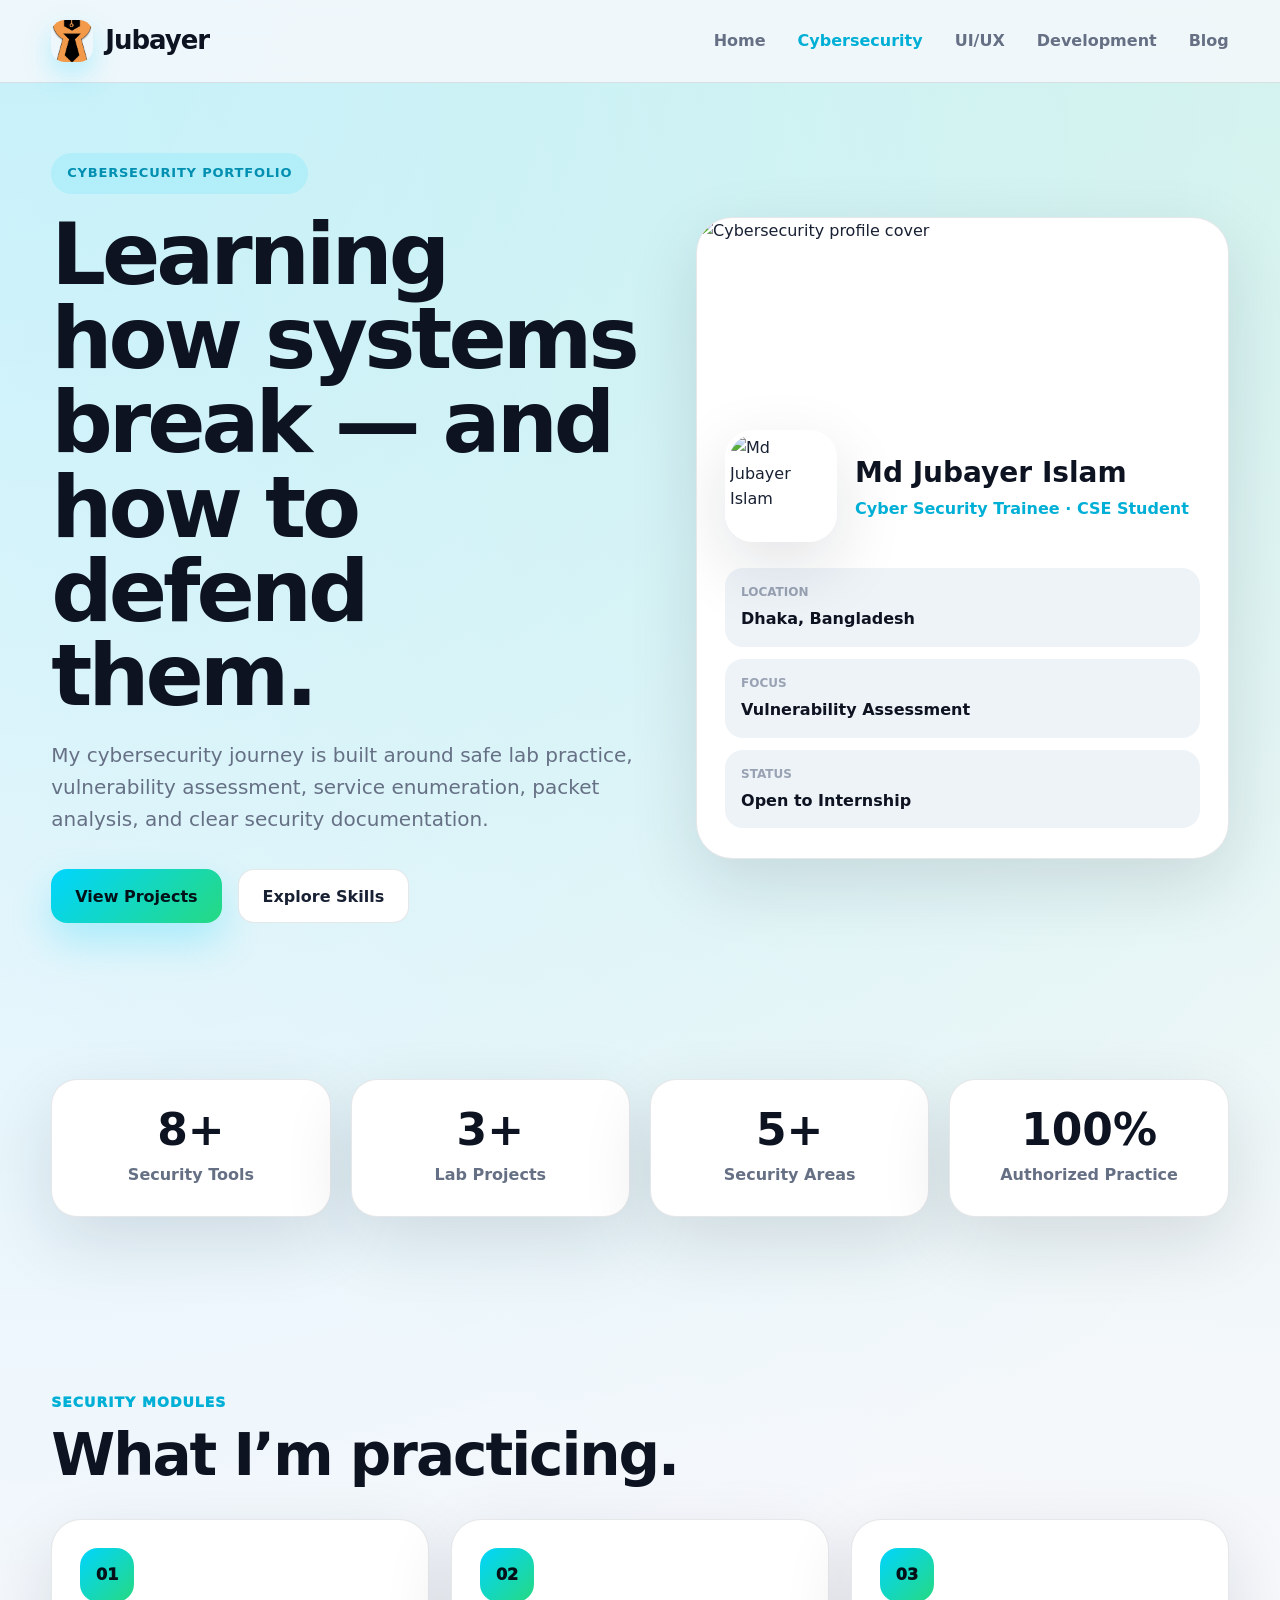
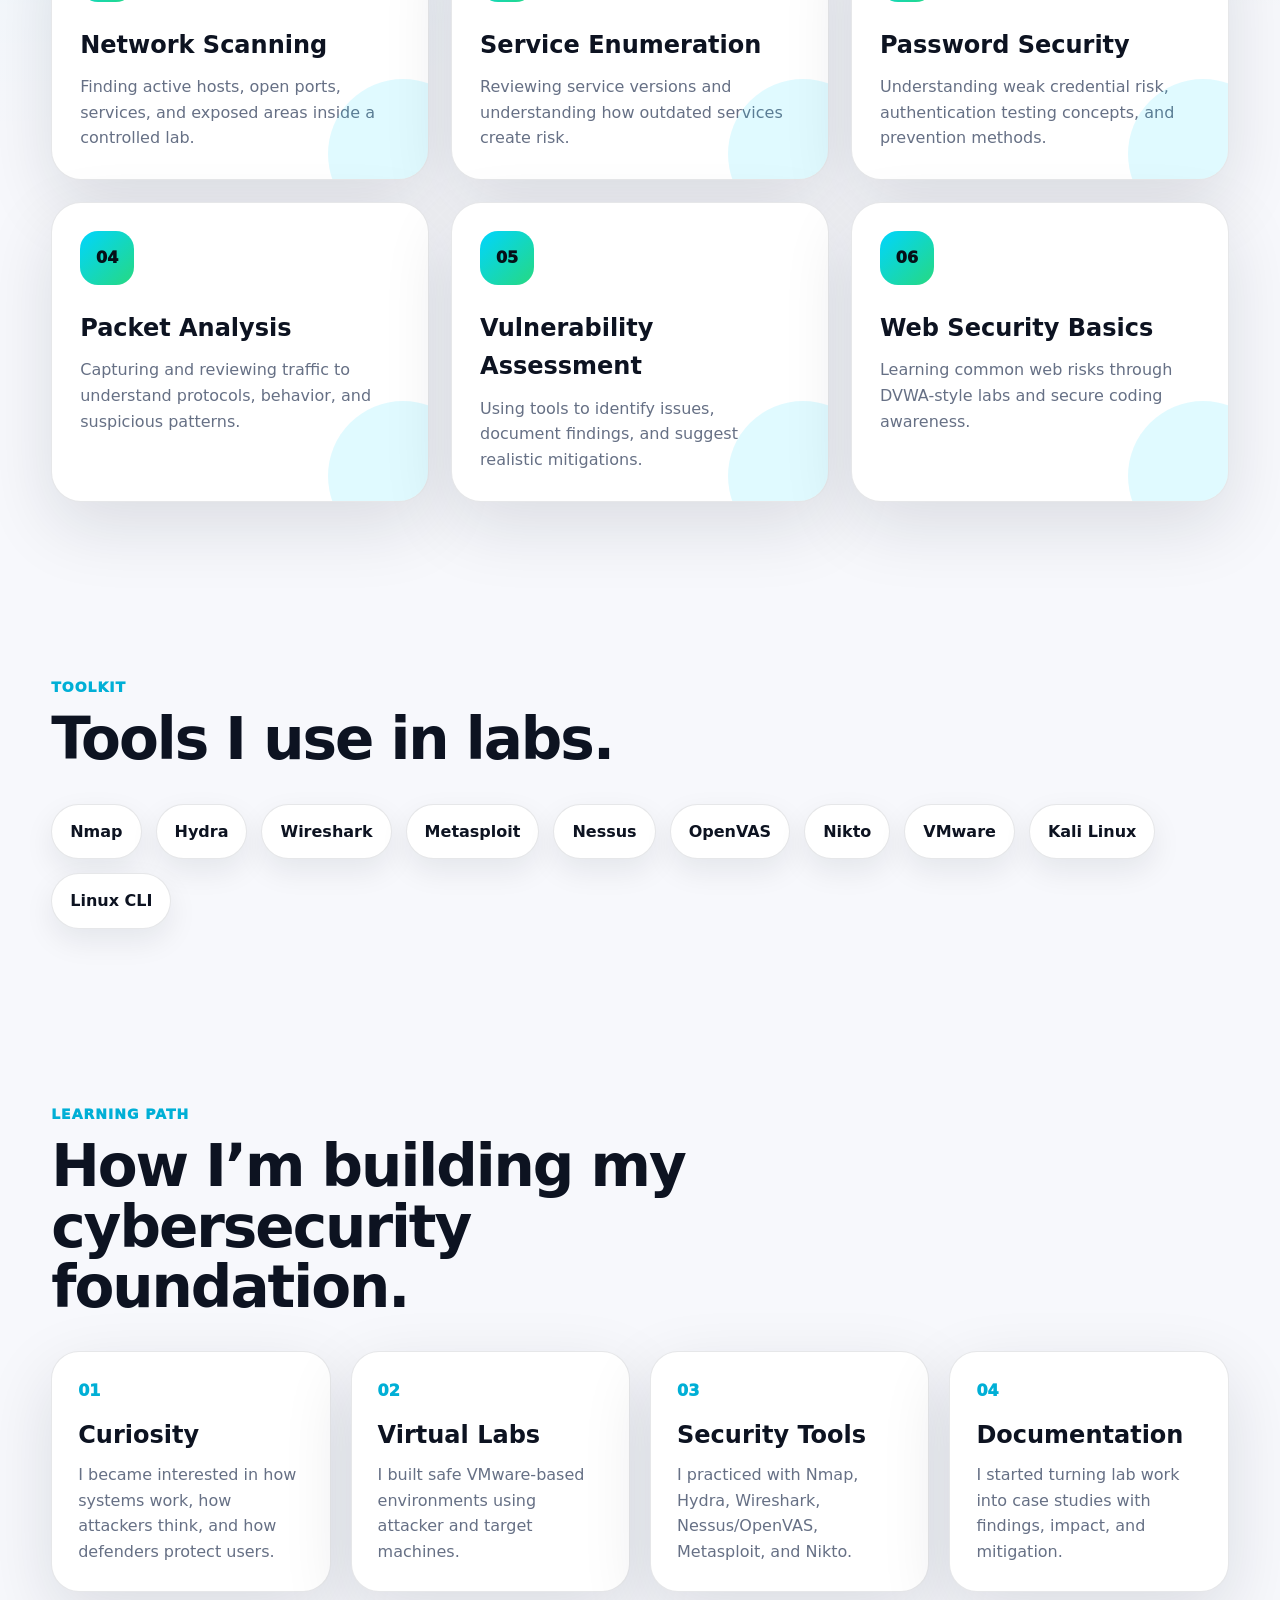
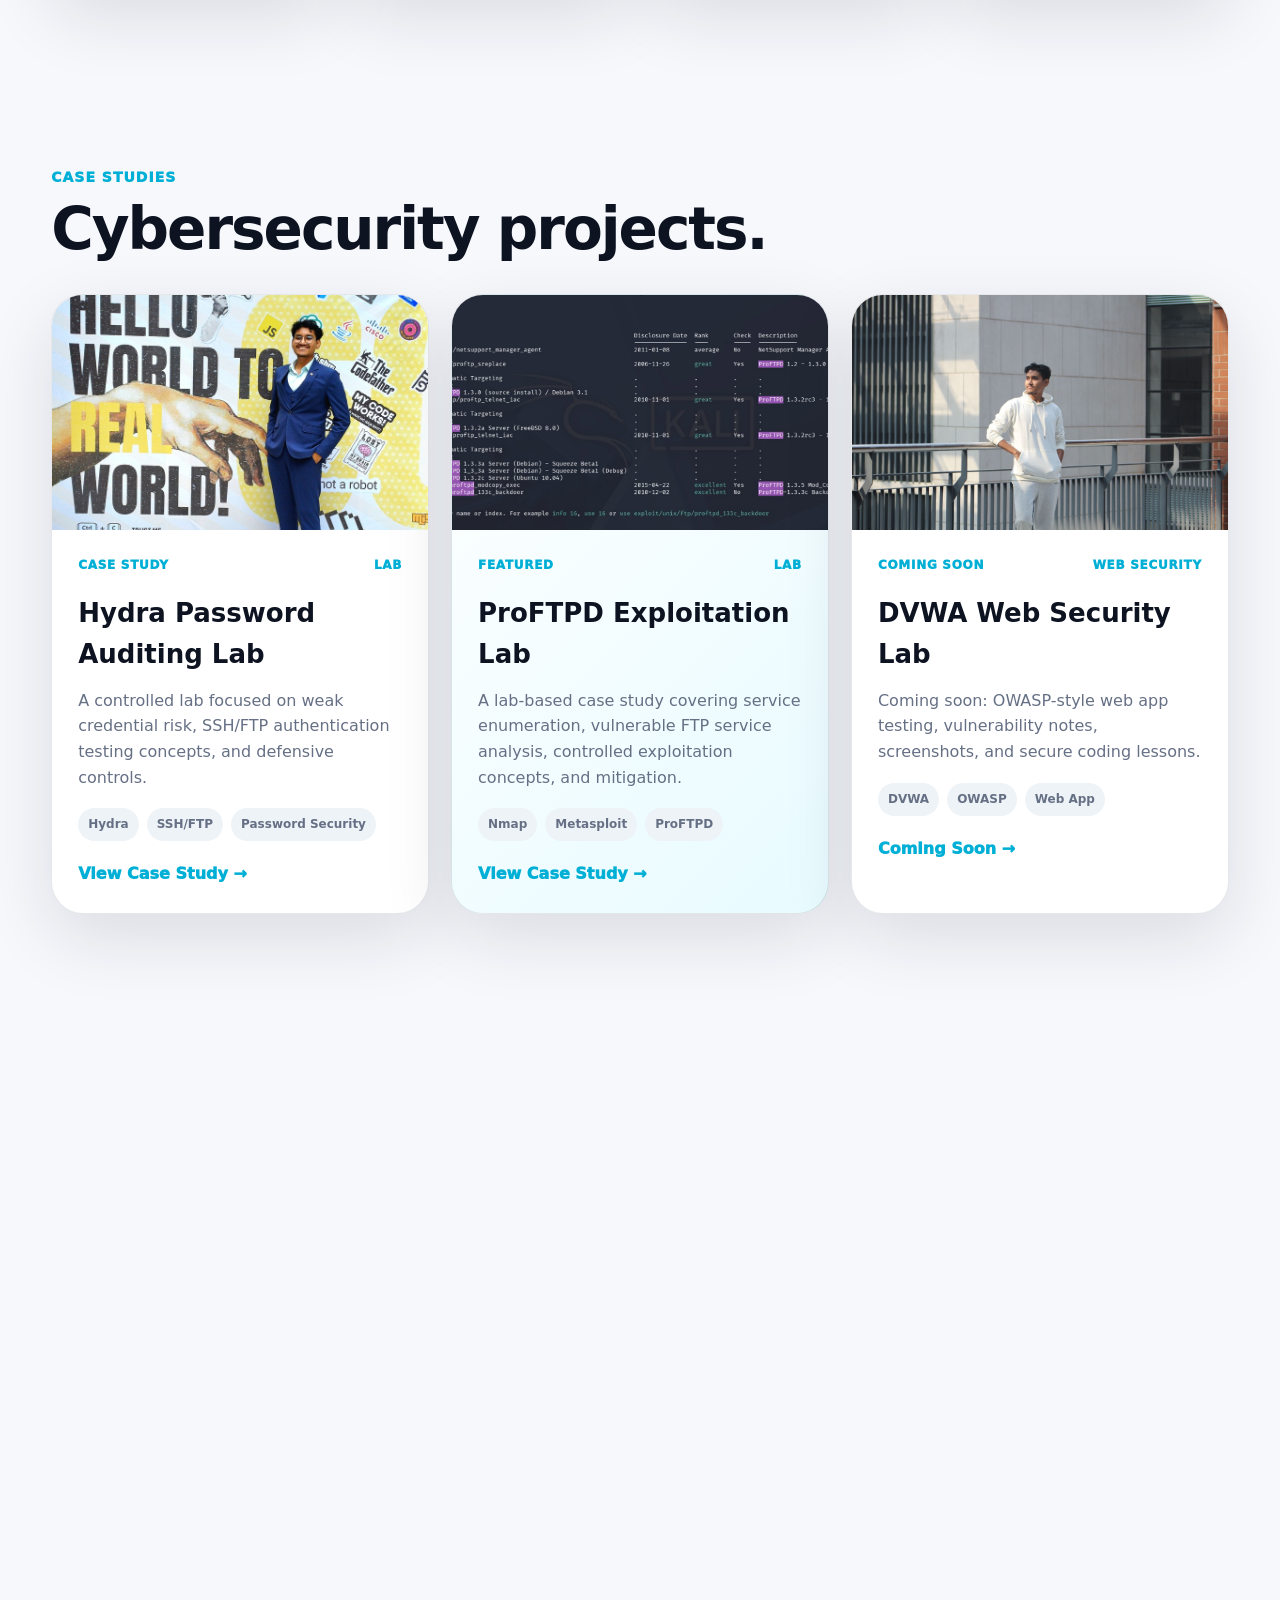
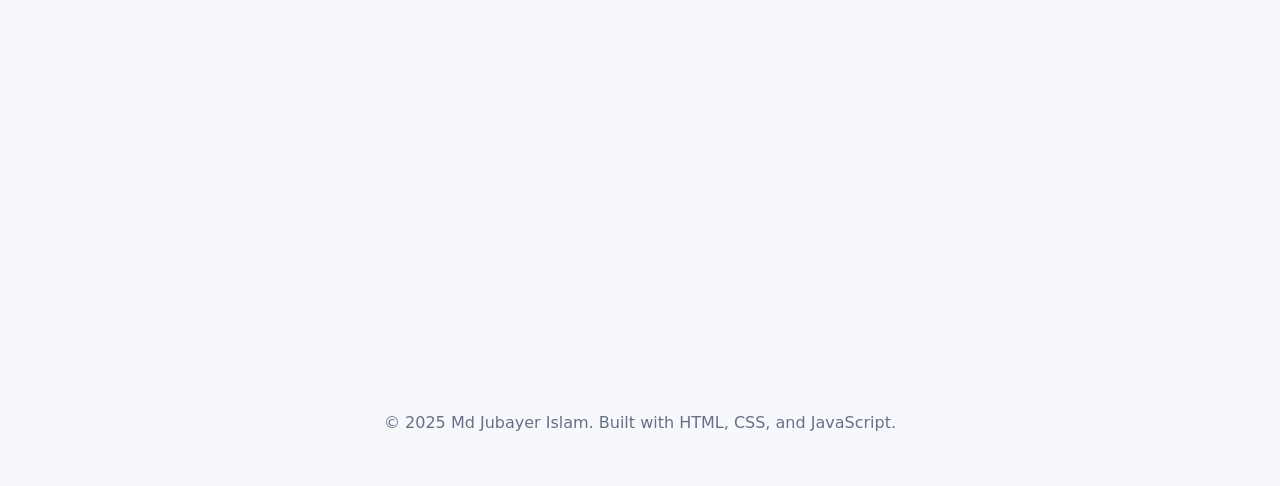
==== pages/cybersecurity.html @ 77ee7d7d "update" ====
<!DOCTYPE html>
<html lang="en">
<head>
  <meta charset="UTF-8" />
  <meta name="viewport" content="width=device-width, initial-scale=1.0" />
  <title>Cybersecurity | Md Jubayer Islam</title>
  <link rel="stylesheet" href="../style.css" />
</head>
<body>

  <header class="site-header">
    <nav class="navbar">
      <a href="../index.html" class="logo">
        <img src="../assets/screenshots/mainIcon.png" alt="Jubayer logo">
        <span>Jubayer</span>
      </a>

      <button class="menu-btn" id="menuBtn" aria-label="Open navigation menu">☰</button>

      <ul class="nav-links" id="navLinks">
        <li><a href="../index.html">Home</a></li>
        <li><a class="active" href="cybersecurity.html">Cybersecurity</a></li>
        <li><a href="#">UI/UX</a></li>
        <li><a href="#">Development</a></li>
        <li><a href="#">Blog</a></li>
      </ul>
    </nav>
  </header>

  <main>

    <section class="cyber-hero-new">
      <div class="cyber-copy">
        <div class="pill">Cybersecurity Portfolio</div>

        <h1>Learning how systems break — and how to defend them.</h1>

        <p>
          My cybersecurity journey is built around safe lab practice, vulnerability assessment,
          service enumeration, packet analysis, and clear security documentation.
        </p>

        <div class="hero-actions">
          <a href="#projects" class="btn primary">View Projects</a>
          <a href="#modules" class="btn ghost">Explore Skills</a>
        </div>
      </div>

      <div class="cyber-profile-modern">
        <div class="profile-top">
          <img src="../assets/screenshots/myCover2.jpg" alt="Cybersecurity profile cover">
        </div>

        <div class="profile-main">
          <img class="profile-pic" src="../assets/screenshots/myPicBig.jpg" alt="Md Jubayer Islam">

          <div>
            <h2>Md Jubayer Islam</h2>
            <p>Cyber Security Trainee · CSE Student</p>
          </div>
        </div>

        <div class="profile-details">
          <div>
            <span>Location</span>
            <strong>Dhaka, Bangladesh</strong>
          </div>

          <div>
            <span>Focus</span>
            <strong>Vulnerability Assessment</strong>
          </div>

          <div>
            <span>Status</span>
            <strong>Open to Internship</strong>
          </div>
        </div>
      </div>
    </section>

    <section class="section stats-row">
      <div class="clean-stat">
        <h3>8+</h3>
        <p>Security Tools</p>
      </div>

      <div class="clean-stat">
        <h3>3+</h3>
        <p>Lab Projects</p>
      </div>

      <div class="clean-stat">
        <h3>5+</h3>
        <p>Security Areas</p>
      </div>

      <div class="clean-stat">
        <h3>100%</h3>
        <p>Authorized Practice</p>
      </div>
    </section>

    <section class="section" id="modules">
      <div class="section-heading">
        <span>Security Modules</span>
        <h2>What I’m practicing.</h2>
      </div>

      <div class="module-grid-new">
        <article class="module-card-new">
          <span>01</span>
          <h3>Network Scanning</h3>
          <p>Finding active hosts, open ports, services, and exposed areas inside a controlled lab.</p>
        </article>

        <article class="module-card-new">
          <span>02</span>
          <h3>Service Enumeration</h3>
          <p>Reviewing service versions and understanding how outdated services create risk.</p>
        </article>

        <article class="module-card-new">
          <span>03</span>
          <h3>Password Security</h3>
          <p>Understanding weak credential risk, authentication testing concepts, and prevention methods.</p>
        </article>

        <article class="module-card-new">
          <span>04</span>
          <h3>Packet Analysis</h3>
          <p>Capturing and reviewing traffic to understand protocols, behavior, and suspicious patterns.</p>
        </article>

        <article class="module-card-new">
          <span>05</span>
          <h3>Vulnerability Assessment</h3>
          <p>Using tools to identify issues, document findings, and suggest realistic mitigations.</p>
        </article>

        <article class="module-card-new">
          <span>06</span>
          <h3>Web Security Basics</h3>
          <p>Learning common web risks through DVWA-style labs and secure coding awareness.</p>
        </article>
      </div>
    </section>

    <section class="section">
      <div class="section-heading">
        <span>Toolkit</span>
        <h2>Tools I use in labs.</h2>
      </div>

      <div class="tool-cloud">
        <span>Nmap</span>
        <span>Hydra</span>
        <span>Wireshark</span>
        <span>Metasploit</span>
        <span>Nessus</span>
        <span>OpenVAS</span>
        <span>Nikto</span>
        <span>VMware</span>
        <span>Kali Linux</span>
        <span>Linux CLI</span>
      </div>
    </section>

    <section class="section">
      <div class="section-heading">
        <span>Learning Path</span>
        <h2>How I’m building my cybersecurity foundation.</h2>
      </div>

      <div class="clean-timeline">
        <div class="timeline-block">
          <span>01</span>
          <div>
            <h3>Curiosity</h3>
            <p>I became interested in how systems work, how attackers think, and how defenders protect users.</p>
          </div>
        </div>

        <div class="timeline-block">
          <span>02</span>
          <div>
            <h3>Virtual Labs</h3>
            <p>I built safe VMware-based environments using attacker and target machines.</p>
          </div>
        </div>

        <div class="timeline-block">
          <span>03</span>
          <div>
            <h3>Security Tools</h3>
            <p>I practiced with Nmap, Hydra, Wireshark, Nessus/OpenVAS, Metasploit, and Nikto.</p>
          </div>
        </div>

        <div class="timeline-block">
          <span>04</span>
          <div>
            <h3>Documentation</h3>
            <p>I started turning lab work into case studies with findings, impact, and mitigation.</p>
          </div>
        </div>
      </div>
    </section>

    <section class="section" id="projects">
      <div class="section-heading">
        <span>Case Studies</span>
        <h2>Cybersecurity projects.</h2>
      </div>

      <div class="project-showcase-grid">
        <article class="project-showcase-card">
          <img src="../assets/screenshots/myCover1.jpg" alt="Hydra lab cover">

          <div class="project-content">
            <div class="project-meta">
              <span>Case Study</span>
              <span>Lab</span>
            </div>

            <h3>Hydra Password Auditing Lab</h3>

            <p>
              A controlled lab focused on weak credential risk, SSH/FTP authentication testing concepts,
              and defensive controls.
            </p>

            <div class="mini-tags">
              <span>Hydra</span>
              <span>SSH/FTP</span>
              <span>Password Security</span>
            </div>

            <a href="../projects/hydra-password-auditing.html">View Case Study →</a>
          </div>
        </article>

        <article class="project-showcase-card featured">
          <img src="../assets/screenshots/proftpd-1.png" alt="ProFTPD lab screenshot">

          <div class="project-content">
            <div class="project-meta">
              <span>Featured</span>
              <span>Lab</span>
            </div>

            <h3>ProFTPD Exploitation Lab</h3>

            <p>
              A lab-based case study covering service enumeration, vulnerable FTP service analysis,
              controlled exploitation concepts, and mitigation.
            </p>

            <div class="mini-tags">
              <span>Nmap</span>
              <span>Metasploit</span>
              <span>ProFTPD</span>
            </div>

            <a href="../projects/proftpd-exploitation-lab.html">View Case Study →</a>
          </div>
        </article>

        <article class="project-showcase-card">
          <img src="../assets/screenshots/myCover3.jpg" alt="DVWA lab cover">

          <div class="project-content">
            <div class="project-meta">
              <span>Coming Soon</span>
              <span>Web Security</span>
            </div>

            <h3>DVWA Web Security Lab</h3>

            <p>
              Coming soon: OWASP-style web app testing, vulnerability notes, screenshots,
              and secure coding lessons.
            </p>

            <div class="mini-tags">
              <span>DVWA</span>
              <span>OWASP</span>
              <span>Web App</span>
            </div>

            <a href="#">Coming Soon →</a>
          </div>
        </article>
      </div>
    </section>

    <section class="section">
      <div class="section-heading">
        <span>Evidence</span>
        <h2>Lab screenshots.</h2>
      </div>

      <div class="screenshot-grid-modern">
        <article>
          <img src="../assets/screenshots/proftpd-1.png" alt="ProFTPD screenshot one">
          <p>Searching and identifying the relevant ProFTPD lab module.</p>
        </article>

        <article>
          <img src="../assets/screenshots/proftpd-2.png" alt="ProFTPD screenshot two">
          <p>Reviewing module options and target configuration inside the lab.</p>
        </article>

        <article>
          <img src="../assets/screenshots/proftpd-3.png" alt="ProFTPD screenshot three">
          <p>Controlled lab result and verification stage.</p>
        </article>
      </div>
    </section>

    <section class="section">
      <div class="ethical-box">
        <h3>Ethical Practice</h3>
        <p>
          All cybersecurity projects shown here are based on authorized, controlled lab environments for learning,
          documentation, risk understanding, and defensive improvement.
        </p>
      </div>
    </section>

  </main>

  <footer class="footer-note">
    © 2025 Md Jubayer Islam. Built with HTML, CSS, and JavaScript.
  </footer>

  <script src="../script.js"></script>
</body>
</html>
---- style.css ----
* {
  margin: 0;
  padding: 0;
  box-sizing: border-box;
}

:root {
  --bg: #f7f8fc;
  --surface: #ffffff;
  --surface-2: #eef3f8;
  --dark: #0d1321;
  --text: #182033;
  --muted: #667085;
  --soft: #98a2b3;
  --accent: #00d5ff;
  --green: #26d981;
  --blue: #3b82f6;
  --purple: #7c3aed;
  --border: rgba(15, 23, 42, 0.1);
  --shadow: 0 24px 70px rgba(15, 23, 42, 0.12);
  --radius: 28px;
}

html {
  scroll-behavior: smooth;
}

body {
  font-family: Inter, ui-sans-serif, system-ui, -apple-system, BlinkMacSystemFont, "Segoe UI", sans-serif;
  background:
    radial-gradient(circle at top left, rgba(0, 213, 255, 0.18), transparent 32%),
    radial-gradient(circle at top right, rgba(38, 217, 129, 0.12), transparent 30%),
    var(--bg);
  color: var(--text);
  line-height: 1.6;
}

a {
  color: inherit;
  text-decoration: none;
}

img {
  max-width: 100%;
}

.site-header {
  position: sticky;
  top: 0;
  z-index: 100;
  background: rgba(247, 248, 252, 0.82);
  backdrop-filter: blur(18px);
  border-bottom: 1px solid var(--border);
}

.navbar {
  width: min(1180px, 92%);
  min-height: 82px;
  margin: auto;
  display: flex;
  align-items: center;
  justify-content: space-between;
}

.logo {
  display: inline-flex;
  align-items: center;
  gap: 12px;
  font-size: 26px;
  font-weight: 900;
  letter-spacing: -1px;
  color: var(--dark);
}

.logo img {
  width: 42px;
  height: 42px;
  border-radius: 14px;
  object-fit: cover;
  box-shadow: 0 12px 28px rgba(0, 213, 255, 0.25);
}

.nav-links {
  list-style: none;
  display: flex;
  gap: 32px;
  align-items: center;
}

.nav-links a {
  color: var(--muted);
  font-weight: 800;
}

.nav-links a:hover,
.nav-links a.active {
  color: #00afd6;
}

.menu-btn {
  display: none;
  border: 0;
  background: var(--dark);
  color: white;
  width: 46px;
  height: 46px;
  border-radius: 16px;
  font-size: 22px;
  cursor: pointer;
}

.home-hero,
.cyber-hero-new,
.project-detail-hero {
  width: min(1180px, 92%);
  margin: auto;
  min-height: calc(100vh - 82px);
  display: grid;
  grid-template-columns: 1.05fr 0.95fr;
  align-items: center;
  gap: 56px;
  padding: 70px 0;
}

.pill {
  display: inline-flex;
  width: fit-content;
  padding: 10px 16px;
  border-radius: 999px;
  background: rgba(0, 213, 255, 0.12);
  color: #008fb0;
  font-weight: 900;
  text-transform: uppercase;
  letter-spacing: 0.8px;
  font-size: 13px;
}

.hero-copy h1,
.cyber-copy h1,
.project-detail-hero h1 {
  margin: 18px 0 22px;
  font-size: clamp(48px, 7vw, 86px);
  line-height: 0.98;
  letter-spacing: -4px;
  color: var(--dark);
}

.hero-copy p,
.cyber-copy p,
.project-detail-hero p {
  max-width: 650px;
  color: var(--muted);
  font-size: 20px;
}

.hero-actions {
  display: flex;
  flex-wrap: wrap;
  gap: 16px;
  margin-top: 34px;
}

.btn {
  display: inline-flex;
  align-items: center;
  justify-content: center;
  min-height: 54px;
  padding: 0 24px;
  border-radius: 16px;
  font-weight: 900;
  transition: 0.25s ease;
}

.btn.primary {
  color: #021018;
  background: linear-gradient(135deg, var(--accent), var(--green));
  box-shadow: 0 18px 38px rgba(0, 213, 255, 0.25);
}

.btn.ghost {
  color: var(--text);
  background: white;
  border: 1px solid var(--border);
}

.btn:hover {
  transform: translateY(-4px);
}

.hero-showcase {
  position: relative;
  min-height: 560px;
  display: grid;
  place-items: center;
}

.showcase-card {
  width: min(420px, 100%);
  border-radius: 40px;
  overflow: hidden;
  background: white;
  box-shadow: var(--shadow);
  border: 1px solid rgba(255, 255, 255, 0.8);
  transform: rotate(2deg);
}

.main-photo-card img {
  width: 100%;
  height: 520px;
  object-fit: cover;
  display: block;
}

.floating-card {
  position: absolute;
  padding: 18px 22px;
  background: rgba(255, 255, 255, 0.88);
  backdrop-filter: blur(18px);
  border: 1px solid rgba(255, 255, 255, 0.9);
  border-radius: 24px;
  box-shadow: var(--shadow);
}

.floating-card span {
  display: block;
  color: var(--soft);
  font-size: 13px;
  font-weight: 900;
  text-transform: uppercase;
}

.floating-card strong {
  display: block;
  color: var(--dark);
  margin-top: 4px;
  font-size: 18px;
}

.top-card {
  top: 70px;
  left: 0;
}

.bottom-card {
  bottom: 80px;
  right: 0;
}

.section {
  width: min(1180px, 92%);
  margin: auto;
  padding: 86px 0;
}

.section-heading {
  max-width: 760px;
  margin-bottom: 34px;
}

.section-heading span,
.eyebrow {
  color: #00afd6;
  font-weight: 950;
  text-transform: uppercase;
  letter-spacing: 1px;
  font-size: 14px;
}

.section-heading h2 {
  margin-top: 10px;
  font-size: clamp(34px, 5vw, 58px);
  line-height: 1.04;
  letter-spacing: -2px;
  color: var(--dark);
}

.bento-grid {
  display: grid;
  grid-template-columns: 1.25fr 1fr 1fr;
  gap: 22px;
}

.bento-card {
  background: var(--surface);
  border: 1px solid var(--border);
  border-radius: var(--radius);
  padding: 28px;
  box-shadow: var(--shadow);
  overflow: hidden;
}

.bento-card h3 {
  font-size: 25px;
  margin-bottom: 12px;
  color: var(--dark);
}

.bento-card p {
  color: var(--muted);
}

.bento-card a {
  display: inline-block;
  margin-top: 18px;
  color: #00afd6;
  font-weight: 900;
}

.large-card {
  grid-row: span 2;
  padding: 0;
}

.large-card img {
  width: 100%;
  height: 310px;
  object-fit: cover;
  display: block;
}

.large-card div {
  padding: 28px;
}

.accent-card {
  background: linear-gradient(135deg, #e8fbff, #effdf5);
}

.cyber-profile-modern {
  background: var(--surface);
  border-radius: 36px;
  overflow: hidden;
  border: 1px solid var(--border);
  box-shadow: var(--shadow);
}

.profile-top img {
  width: 100%;
  height: 260px;
  object-fit: cover;
  display: block;
}

.profile-main {
  display: flex;
  align-items: center;
  gap: 18px;
  padding: 0 28px;
  margin-top: -48px;
  position: relative;
  z-index: 2;
}

.profile-pic {
  width: 112px;
  height: 112px;
  border-radius: 28px;
  object-fit: cover;
  border: 5px solid white;
  box-shadow: var(--shadow);
}

.profile-main h2 {
  color: var(--dark);
  font-size: 28px;
}

.profile-main p {
  color: #00afd6;
  font-weight: 900;
}

.profile-details {
  display: grid;
  gap: 12px;
  padding: 26px 28px 30px;
}

.profile-details div {
  padding: 15px 16px;
  border-radius: 18px;
  background: var(--surface-2);
}

.profile-details span {
  display: block;
  color: var(--soft);
  font-size: 12px;
  font-weight: 900;
  text-transform: uppercase;
  margin-bottom: 4px;
}

.profile-details strong {
  color: var(--dark);
}

.stats-row {
  display: grid;
  grid-template-columns: repeat(4, 1fr);
  gap: 20px;
}

.clean-stat {
  background: var(--surface);
  border: 1px solid var(--border);
  box-shadow: var(--shadow);
  border-radius: 26px;
  padding: 28px;
  text-align: center;
}

.clean-stat h3 {
  font-size: 44px;
  line-height: 1;
  color: var(--dark);
}

.clean-stat p {
  color: var(--muted);
  font-weight: 800;
  margin-top: 10px;
}

.module-grid-new {
  display: grid;
  grid-template-columns: repeat(3, 1fr);
  gap: 22px;
}

.module-card-new {
  min-height: 240px;
  padding: 28px;
  border-radius: 30px;
  background: var(--surface);
  border: 1px solid var(--border);
  box-shadow: var(--shadow);
  transition: 0.25s ease;
  position: relative;
  overflow: hidden;
}

.module-card-new::after {
  content: "";
  position: absolute;
  right: -50px;
  bottom: -50px;
  width: 150px;
  height: 150px;
  background: rgba(0, 213, 255, 0.12);
  border-radius: 50%;
}

.module-card-new span {
  width: 54px;
  height: 54px;
  border-radius: 18px;
  display: grid;
  place-items: center;
  background: linear-gradient(135deg, var(--accent), var(--green));
  color: #061018;
  font-weight: 950;
  margin-bottom: 24px;
}

.module-card-new h3 {
  color: var(--dark);
  font-size: 24px;
  margin-bottom: 10px;
}

.module-card-new p {
  color: var(--muted);
}

.module-card-new:hover {
  transform: translateY(-8px);
}

.tool-cloud {
  display: flex;
  flex-wrap: wrap;
  gap: 14px;
}

.tool-cloud span {
  padding: 14px 18px;
  border-radius: 999px;
  background: var(--surface);
  border: 1px solid var(--border);
  box-shadow: 0 12px 30px rgba(15, 23, 42, 0.08);
  color: var(--dark);
  font-weight: 900;
}

.clean-timeline {
  display: grid;
  grid-template-columns: repeat(4, 1fr);
  gap: 20px;
}

.timeline-block {
  background: var(--surface);
  border: 1px solid var(--border);
  box-shadow: var(--shadow);
  border-radius: 28px;
  padding: 26px;
}

.timeline-block span {
  color: #00afd6;
  font-weight: 950;
}

.timeline-block h3 {
  color: var(--dark);
  font-size: 24px;
  margin: 12px 0 8px;
}

.timeline-block p {
  color: var(--muted);
}

.project-showcase-grid {
  display: grid;
  grid-template-columns: repeat(3, 1fr);
  gap: 22px;
}

.project-showcase-card {
  background: var(--surface);
  border: 1px solid var(--border);
  box-shadow: var(--shadow);
  border-radius: 32px;
  overflow: hidden;
  transition: 0.25s ease;
}

.project-showcase-card:hover {
  transform: translateY(-8px);
}

.project-showcase-card img {
  width: 100%;
  height: 235px;
  object-fit: cover;
  display: block;
}

.project-content {
  padding: 26px;
}

.project-meta {
  display: flex;
  justify-content: space-between;
  margin-bottom: 18px;
}

.project-meta span {
  color: #00afd6;
  font-size: 12px;
  font-weight: 950;
  text-transform: uppercase;
  letter-spacing: 0.7px;
}

.project-content h3 {
  font-size: 26px;
  color: var(--dark);
  margin-bottom: 12px;
}

.project-content p {
  color: var(--muted);
}

.project-content a {
  display: inline-block;
  margin-top: 20px;
  color: #00afd6;
  font-weight: 950;
}

.featured {
  background: linear-gradient(135deg, #ffffff, #e8fbff);
}

.mini-tags {
  display: flex;
  flex-wrap: wrap;
  gap: 8px;
  margin-top: 18px;
}

.mini-tags span {
  padding: 7px 10px;
  border-radius: 999px;
  background: var(--surface-2);
  color: var(--muted);
  font-size: 12px;
  font-weight: 800;
}

.screenshot-grid-modern {
  display: grid;
  grid-template-columns: repeat(3, 1fr);
  gap: 22px;
}

.screenshot-grid-modern article {
  background: var(--surface);
  border: 1px solid var(--border);
  border-radius: 28px;
  overflow: hidden;
  box-shadow: var(--shadow);
}

.screenshot-grid-modern img {
  width: 100%;
  height: 235px;
  object-fit: cover;
  display: block;
}

.screenshot-grid-modern p {
  padding: 18px;
  color: var(--muted);
  font-weight: 700;
}

.ethical-box {
  padding: 32px;
  border-radius: 30px;
  background: linear-gradient(135deg, #e8fbff, #effdf5);
  border: 1px solid var(--border);
  box-shadow: var(--shadow);
}

.ethical-box h3 {
  color: var(--dark);
  font-size: 28px;
  margin-bottom: 10px;
}

.ethical-box p {
  color: var(--muted);
}

.footer-note {
  width: min(1180px, 92%);
  margin: auto;
  padding: 40px 0 50px;
  color: var(--muted);
  text-align: center;
}

.project-detail-hero {
  min-height: 72vh;
}

.detail-visual-card {
  background: white;
  border-radius: 36px;
  overflow: hidden;
  border: 1px solid var(--border);
  box-shadow: var(--shadow);
  padding: 14px;
}

.detail-visual-card img {
  width: 100%;
  height: 410px;
  object-fit: cover;
  border-radius: 26px;
  display: block;
}

.case-grid {
  display: grid;
  grid-template-columns: 1fr 1fr;
  gap: 22px;
}

.case-card {
  background: white;
  border: 1px solid var(--border);
  border-radius: 28px;
  padding: 28px;
  box-shadow: var(--shadow);
}

.case-card h3 {
  color: var(--dark);
  font-size: 25px;
  margin-bottom: 10px;
}

.case-card p,
.case-card li {
  color: var(--muted);
}

.case-card ul {
  margin-left: 20px;
}

.notice {
  background: linear-gradient(135deg, #e8fbff, #effdf5);
}

.reveal {
  opacity: 0;
  transform: translateY(24px);
  transition: 0.7s ease;
}

.reveal.active {
  opacity: 1;
  transform: translateY(0);
}

@media (max-width: 980px) {
  .home-hero,
  .cyber-hero-new,
  .project-detail-hero {
    grid-template-columns: 1fr;
  }

  .hero-showcase {
    min-height: auto;
  }

  .top-card,
  .bottom-card {
    position: static;
    margin-top: 14px;
  }

  .bento-grid,
  .module-grid-new,
  .project-showcase-grid,
  .screenshot-grid-modern,
  .clean-timeline {
    grid-template-columns: 1fr 1fr;
  }

  .stats-row {
    grid-template-columns: 1fr 1fr;
  }

  .large-card {
    grid-column: span 2;
  }
}

@media (max-width: 760px) {
  .menu-btn {
    display: block;
  }

  .nav-links {
    position: absolute;
    top: 82px;
    left: 0;
    width: 100%;
    display: none;
    flex-direction: column;
    align-items: flex-start;
    padding: 24px 4%;
    background: rgba(247, 248, 252, 0.96);
    border-bottom: 1px solid var(--border);
  }

  .nav-links.show {
    display: flex;
  }

  .home-hero,
  .cyber-hero-new,
  .project-detail-hero {
    padding: 48px 0;
  }

  .hero-copy h1,
  .cyber-copy h1,
  .project-detail-hero h1 {
    font-size: 44px;
    letter-spacing: -2px;
  }

  .hero-copy p,
  .cyber-copy p,
  .project-detail-hero p {
    font-size: 17px;
  }

  .bento-grid,
  .module-grid-new,
  .project-showcase-grid,
  .screenshot-grid-modern,
  .clean-timeline,
  .stats-row,
  .case-grid {
    grid-template-columns: 1fr;
  }

  .large-card {
    grid-column: span 1;
  }

  .main-photo-card img,
  .detail-visual-card img {
    height: 340px;
  }

  .section {
    padding: 58px 0;
  }
}
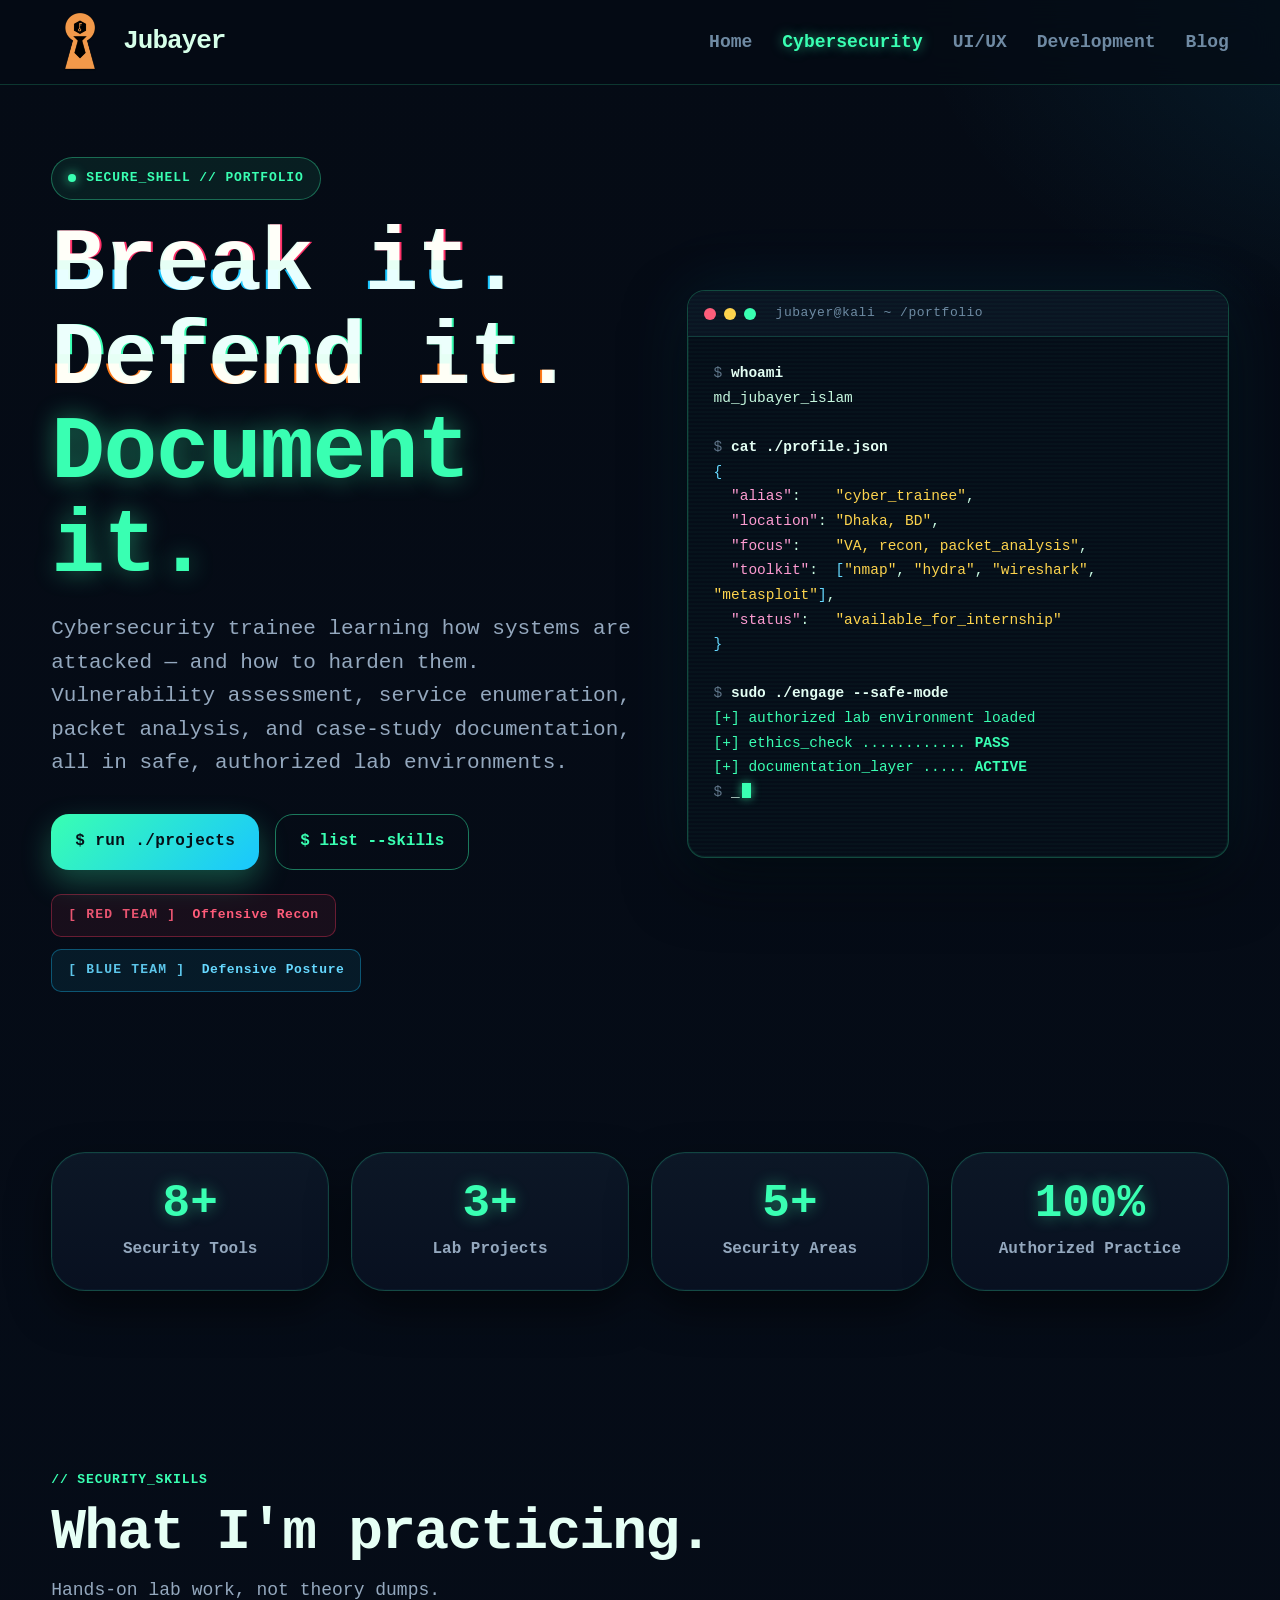
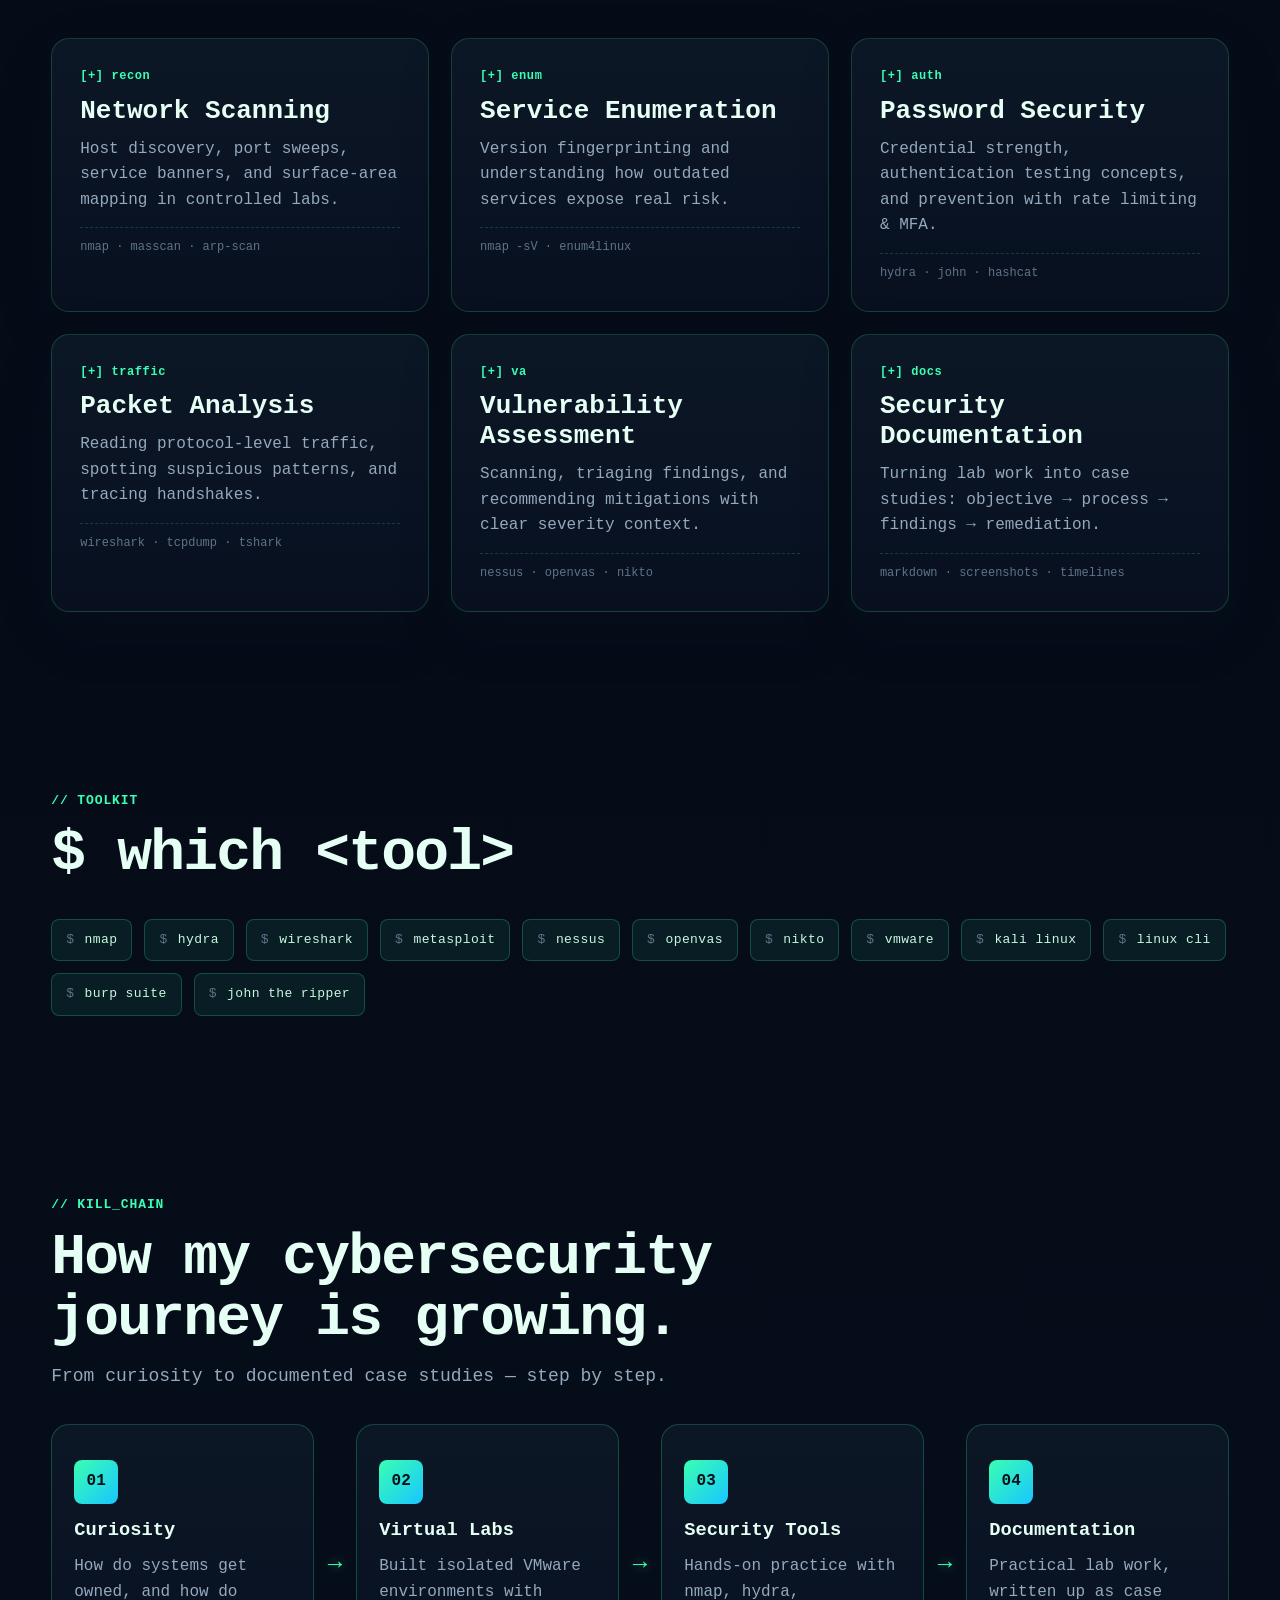
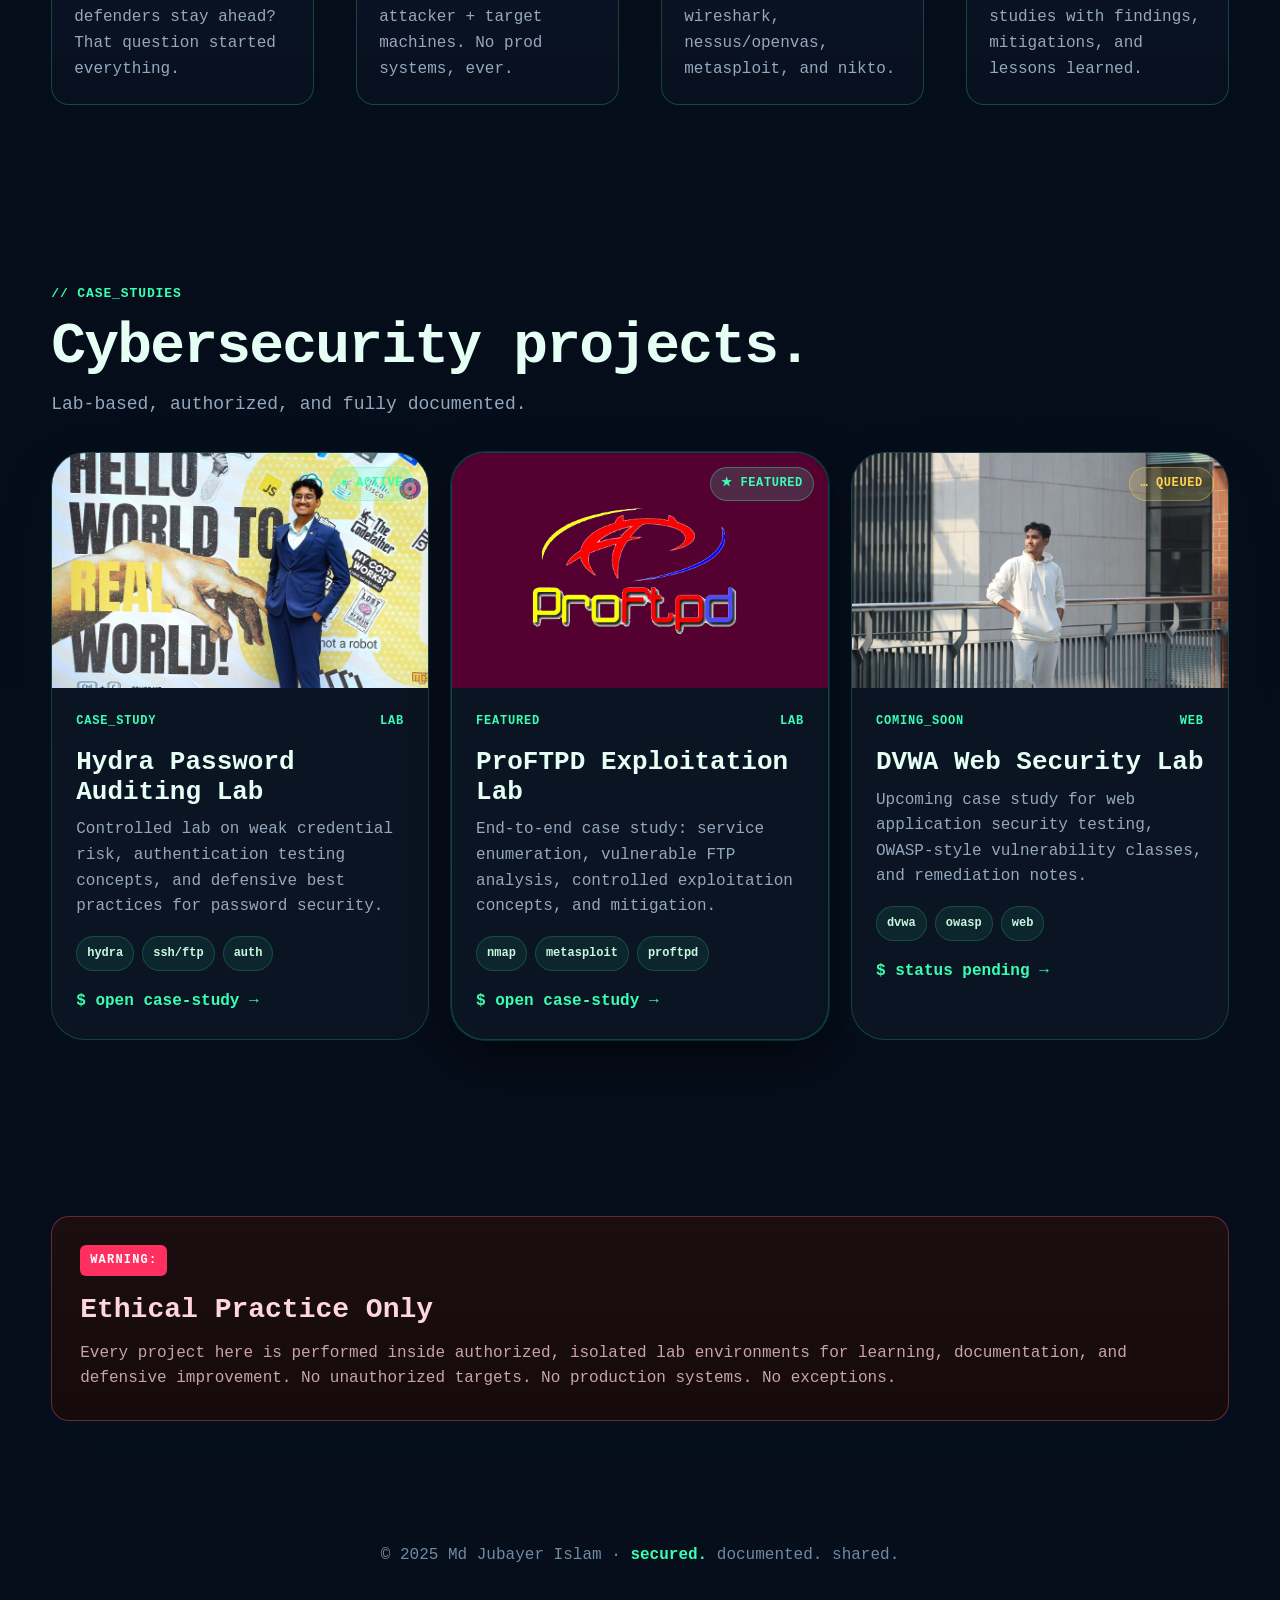
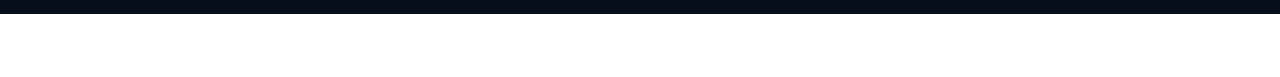
==== commit 9cdc7030: "update_1.1" ====
--- a/pages/cybersecurity.html
+++ b/pages/cybersecurity.html
@@ -4,326 +4,320 @@
   <meta charset="UTF-8" />
   <meta name="viewport" content="width=device-width, initial-scale=1.0" />
   <title>Cybersecurity | Md Jubayer Islam</title>
+  <link rel="icon" type="image/png" href="../assets/screenshots/mainIcon.png" />
+  <link rel="apple-touch-icon" href="../assets/screenshots/mainIcon.png" />
   <link rel="stylesheet" href="../style.css" />
 </head>
-<body>
+<body class="cyber-theme cyber-hacker">
+
+  <div class="matrix-bg" aria-hidden="true">
+    <div class="matrix-col" style="--i:0">10110100<br>01001011<br>11001010<br>00110110<br>10101011<br>SYS_OK<br>01101001<br>11010011</div>
+    <div class="matrix-col" style="--i:1">root@kali<br>nmap -sV<br>scanning..<br>0x4f3a<br>10101011<br>01001100<br>SUDO<br>0xdeadbeef</div>
+    <div class="matrix-col" style="--i:2">[+] AUTH<br>11001011<br>00110110<br>FIREWALL<br>tcp/22<br>tcp/80<br>tcp/443<br>00010101</div>
+    <div class="matrix-col" style="--i:3">10110100<br>0xCAFE<br>HANDSHAKE<br>SYN<br>SYN+ACK<br>ACK<br>RST<br>PSH</div>
+    <div class="matrix-col" style="--i:4">PACKET<br>ANALYZE<br>0x1f2e<br>10101010<br>01010101<br>BLUE_TEAM<br>0x9000<br>HASH_OK</div>
+    <div class="matrix-col" style="--i:5">root@box<br>chmod 700<br>iptables<br>DROP<br>ALLOW<br>22/tcp<br>SSH<br>0x4a</div>
+    <div class="matrix-col" style="--i:6">PORT<br>SCAN<br>OPEN<br>FILTERED<br>CLOSED<br>STEALTH<br>0xff00<br>RECON</div>
+    <div class="matrix-col" style="--i:7">SHA256<br>MD5<br>BCRYPT<br>SALT<br>HMAC<br>RSA<br>AES<br>TLS1.3</div>
+  </div>
 
   <header class="site-header">
     <nav class="navbar">
       <a href="../index.html" class="logo">
-        <img src="../assets/screenshots/mainIcon.png" alt="Jubayer logo">
+        <img src="../assets/screenshots/mainIcon.png" alt="Jubayer logo" />
         <span>Jubayer</span>
       </a>
 
-      <button class="menu-btn" id="menuBtn" aria-label="Open navigation menu">☰</button>
+      <button class="menu-btn" id="menuBtn" aria-label="Open navigation">☰</button>
 
       <ul class="nav-links" id="navLinks">
         <li><a href="../index.html">Home</a></li>
         <li><a class="active" href="cybersecurity.html">Cybersecurity</a></li>
-        <li><a href="#">UI/UX</a></li>
-        <li><a href="#">Development</a></li>
-        <li><a href="#">Blog</a></li>
+        <li><a href="uiux.html">UI/UX</a></li>
+        <li><a href="development.html">Development</a></li>
+        <li><a href="blog.html">Blog</a></li>
       </ul>
     </nav>
   </header>
 
   <main>
 
-    <section class="cyber-hero-new">
-      <div class="cyber-copy">
-        <div class="pill">Cybersecurity Portfolio</div>
-
-        <h1>Learning how systems break — and how to defend them.</h1>
+    <section class="hero hero-cyber">
+      <div class="hero-copy">
+        <div class="pill cyber-pill">
+          <span class="dot-blink"></span> SECURE_SHELL // PORTFOLIO
+        </div>
+
+        <h1>
+          <span class="glitch" data-text="Break it.">Break it.</span>
+          <span class="glitch alt" data-text="Defend it.">Defend it.</span>
+          <span class="cyber-accent">Document it.</span>
+        </h1>
 
         <p>
-          My cybersecurity journey is built around safe lab practice, vulnerability assessment,
-          service enumeration, packet analysis, and clear security documentation.
+          Cybersecurity trainee learning how systems are attacked — and how to
+          harden them. Vulnerability assessment, service enumeration,
+          packet analysis, and case-study documentation, all in safe,
+          authorized lab environments.
         </p>
 
         <div class="hero-actions">
-          <a href="#projects" class="btn primary">View Projects</a>
-          <a href="#modules" class="btn ghost">Explore Skills</a>
-        </div>
-      </div>
-
-      <div class="cyber-profile-modern">
-        <div class="profile-top">
-          <img src="../assets/screenshots/myCover2.jpg" alt="Cybersecurity profile cover">
-        </div>
-
-        <div class="profile-main">
-          <img class="profile-pic" src="../assets/screenshots/myPicBig.jpg" alt="Md Jubayer Islam">
-
-          <div>
-            <h2>Md Jubayer Islam</h2>
-            <p>Cyber Security Trainee · CSE Student</p>
-          </div>
-        </div>
-
-        <div class="profile-details">
-          <div>
-            <span>Location</span>
-            <strong>Dhaka, Bangladesh</strong>
-          </div>
-
-          <div>
-            <span>Focus</span>
-            <strong>Vulnerability Assessment</strong>
-          </div>
-
-          <div>
-            <span>Status</span>
-            <strong>Open to Internship</strong>
-          </div>
-        </div>
-      </div>
-    </section>
-
-    <section class="section stats-row">
-      <div class="clean-stat">
-        <h3>8+</h3>
-        <p>Security Tools</p>
-      </div>
-
-      <div class="clean-stat">
-        <h3>3+</h3>
-        <p>Lab Projects</p>
-      </div>
-
-      <div class="clean-stat">
-        <h3>5+</h3>
-        <p>Security Areas</p>
-      </div>
-
-      <div class="clean-stat">
-        <h3>100%</h3>
-        <p>Authorized Practice</p>
-      </div>
-    </section>
-
-    <section class="section" id="modules">
+          <a href="#projects" class="btn btn-primary cyber-btn">$ run ./projects</a>
+          <a href="#skills" class="btn btn-secondary cyber-btn-ghost">$ list --skills</a>
+        </div>
+
+        <div class="team-badges">
+          <div class="team-badge red"><span>[ RED TEAM ]</span> Offensive Recon</div>
+          <div class="team-badge blue"><span>[ BLUE TEAM ]</span> Defensive Posture</div>
+        </div>
+      </div>
+
+      <div class="terminal-card">
+        <div class="terminal-bar">
+          <span class="t-dot red"></span>
+          <span class="t-dot yellow"></span>
+          <span class="t-dot green"></span>
+          <span class="terminal-title">jubayer@kali ~ /portfolio</span>
+        </div>
+        <pre class="terminal-body">
+<span class="t-muted">$</span> <span class="t-cmd">whoami</span>
+<span class="t-out">md_jubayer_islam</span>
+
+<span class="t-muted">$</span> <span class="t-cmd">cat ./profile.json</span>
+<span class="t-key">{</span>
+  <span class="t-prop">"alias"</span>:    <span class="t-str">"cyber_trainee"</span>,
+  <span class="t-prop">"location"</span>: <span class="t-str">"Dhaka, BD"</span>,
+  <span class="t-prop">"focus"</span>:    <span class="t-str">"VA, recon, packet_analysis"</span>,
+  <span class="t-prop">"toolkit"</span>:  <span class="t-arr">[</span><span class="t-str">"nmap"</span>, <span class="t-str">"hydra"</span>, <span class="t-str">"wireshark"</span>, <span class="t-str">"metasploit"</span><span class="t-arr">]</span>,
+  <span class="t-prop">"status"</span>:   <span class="t-str">"available_for_internship"</span>
+<span class="t-key">}</span>
+
+<span class="t-muted">$</span> <span class="t-cmd">sudo ./engage --safe-mode</span>
+<span class="t-ok">[+] authorized lab environment loaded</span>
+<span class="t-ok">[+] ethics_check ............ <span class="t-pass">PASS</span></span>
+<span class="t-ok">[+] documentation_layer ..... <span class="t-pass">ACTIVE</span></span>
+<span class="t-muted">$</span> <span class="t-cmd typing">_</span>
+        </pre>
+      </div>
+    </section>
+
+    <section class="section">
+      <div class="stats-grid cyber-stats">
+        <div class="stat-box hex-stat">
+          <h3>8+</h3>
+          <p>Security Tools</p>
+        </div>
+        <div class="stat-box hex-stat">
+          <h3>3+</h3>
+          <p>Lab Projects</p>
+        </div>
+        <div class="stat-box hex-stat">
+          <h3>5+</h3>
+          <p>Security Areas</p>
+        </div>
+        <div class="stat-box hex-stat">
+          <h3>100%</h3>
+          <p>Authorized Practice</p>
+        </div>
+      </div>
+    </section>
+
+    <section class="section" id="skills">
       <div class="section-heading">
-        <span>Security Modules</span>
-        <h2>What I’m practicing.</h2>
-      </div>
-
-      <div class="module-grid-new">
-        <article class="module-card-new">
-          <span>01</span>
+        <span>// security_skills</span>
+        <h2>What I'm practicing.</h2>
+        <p>Hands-on lab work, not theory dumps.</p>
+      </div>
+
+      <div class="card-grid three-col">
+        <article class="soft-card cyber-card">
+          <div class="cyber-card-tag">[+] recon</div>
           <h3>Network Scanning</h3>
-          <p>Finding active hosts, open ports, services, and exposed areas inside a controlled lab.</p>
-        </article>
-
-        <article class="module-card-new">
-          <span>02</span>
+          <p>Host discovery, port sweeps, service banners, and surface-area mapping in controlled labs.</p>
+          <div class="cyber-card-foot">nmap · masscan · arp-scan</div>
+        </article>
+
+        <article class="soft-card cyber-card">
+          <div class="cyber-card-tag">[+] enum</div>
           <h3>Service Enumeration</h3>
-          <p>Reviewing service versions and understanding how outdated services create risk.</p>
-        </article>
-
-        <article class="module-card-new">
-          <span>03</span>
+          <p>Version fingerprinting and understanding how outdated services expose real risk.</p>
+          <div class="cyber-card-foot">nmap -sV · enum4linux</div>
+        </article>
+
+        <article class="soft-card cyber-card">
+          <div class="cyber-card-tag">[+] auth</div>
           <h3>Password Security</h3>
-          <p>Understanding weak credential risk, authentication testing concepts, and prevention methods.</p>
-        </article>
-
-        <article class="module-card-new">
-          <span>04</span>
+          <p>Credential strength, authentication testing concepts, and prevention with rate limiting & MFA.</p>
+          <div class="cyber-card-foot">hydra · john · hashcat</div>
+        </article>
+
+        <article class="soft-card cyber-card">
+          <div class="cyber-card-tag">[+] traffic</div>
           <h3>Packet Analysis</h3>
-          <p>Capturing and reviewing traffic to understand protocols, behavior, and suspicious patterns.</p>
-        </article>
-
-        <article class="module-card-new">
-          <span>05</span>
+          <p>Reading protocol-level traffic, spotting suspicious patterns, and tracing handshakes.</p>
+          <div class="cyber-card-foot">wireshark · tcpdump · tshark</div>
+        </article>
+
+        <article class="soft-card cyber-card">
+          <div class="cyber-card-tag">[+] va</div>
           <h3>Vulnerability Assessment</h3>
-          <p>Using tools to identify issues, document findings, and suggest realistic mitigations.</p>
-        </article>
-
-        <article class="module-card-new">
-          <span>06</span>
-          <h3>Web Security Basics</h3>
-          <p>Learning common web risks through DVWA-style labs and secure coding awareness.</p>
+          <p>Scanning, triaging findings, and recommending mitigations with clear severity context.</p>
+          <div class="cyber-card-foot">nessus · openvas · nikto</div>
+        </article>
+
+        <article class="soft-card cyber-card">
+          <div class="cyber-card-tag">[+] docs</div>
+          <h3>Security Documentation</h3>
+          <p>Turning lab work into case studies: objective → process → findings → remediation.</p>
+          <div class="cyber-card-foot">markdown · screenshots · timelines</div>
         </article>
       </div>
     </section>
 
     <section class="section">
       <div class="section-heading">
-        <span>Toolkit</span>
-        <h2>Tools I use in labs.</h2>
-      </div>
-
-      <div class="tool-cloud">
-        <span>Nmap</span>
-        <span>Hydra</span>
-        <span>Wireshark</span>
-        <span>Metasploit</span>
-        <span>Nessus</span>
-        <span>OpenVAS</span>
-        <span>Nikto</span>
-        <span>VMware</span>
-        <span>Kali Linux</span>
-        <span>Linux CLI</span>
+        <span>// toolkit</span>
+        <h2>$ which &lt;tool&gt;</h2>
+      </div>
+
+      <div class="cyber-toolkit">
+        <span class="cyber-chip">nmap</span>
+        <span class="cyber-chip">hydra</span>
+        <span class="cyber-chip">wireshark</span>
+        <span class="cyber-chip">metasploit</span>
+        <span class="cyber-chip">nessus</span>
+        <span class="cyber-chip">openvas</span>
+        <span class="cyber-chip">nikto</span>
+        <span class="cyber-chip">vmware</span>
+        <span class="cyber-chip">kali linux</span>
+        <span class="cyber-chip">linux cli</span>
+        <span class="cyber-chip">burp suite</span>
+        <span class="cyber-chip">john the ripper</span>
       </div>
     </section>
 
     <section class="section">
       <div class="section-heading">
-        <span>Learning Path</span>
-        <h2>How I’m building my cybersecurity foundation.</h2>
-      </div>
-
-      <div class="clean-timeline">
-        <div class="timeline-block">
-          <span>01</span>
-          <div>
-            <h3>Curiosity</h3>
-            <p>I became interested in how systems work, how attackers think, and how defenders protect users.</p>
-          </div>
-        </div>
-
-        <div class="timeline-block">
-          <span>02</span>
-          <div>
-            <h3>Virtual Labs</h3>
-            <p>I built safe VMware-based environments using attacker and target machines.</p>
-          </div>
-        </div>
-
-        <div class="timeline-block">
-          <span>03</span>
-          <div>
-            <h3>Security Tools</h3>
-            <p>I practiced with Nmap, Hydra, Wireshark, Nessus/OpenVAS, Metasploit, and Nikto.</p>
-          </div>
-        </div>
-
-        <div class="timeline-block">
-          <span>04</span>
-          <div>
-            <h3>Documentation</h3>
-            <p>I started turning lab work into case studies with findings, impact, and mitigation.</p>
-          </div>
+        <span>// kill_chain</span>
+        <h2>How my cybersecurity journey is growing.</h2>
+        <p>From curiosity to documented case studies — step by step.</p>
+      </div>
+
+      <div class="kill-chain">
+        <div class="chain-node">
+          <div class="hex-num">01</div>
+          <h3>Curiosity</h3>
+          <p>How do systems get owned, and how do defenders stay ahead? That question started everything.</p>
+        </div>
+        <div class="chain-arrow">→</div>
+
+        <div class="chain-node">
+          <div class="hex-num">02</div>
+          <h3>Virtual Labs</h3>
+          <p>Built isolated VMware environments with attacker + target machines. No prod systems, ever.</p>
+        </div>
+        <div class="chain-arrow">→</div>
+
+        <div class="chain-node">
+          <div class="hex-num">03</div>
+          <h3>Security Tools</h3>
+          <p>Hands-on practice with nmap, hydra, wireshark, nessus/openvas, metasploit, and nikto.</p>
+        </div>
+        <div class="chain-arrow">→</div>
+
+        <div class="chain-node">
+          <div class="hex-num">04</div>
+          <h3>Documentation</h3>
+          <p>Practical lab work, written up as case studies with findings, mitigations, and lessons learned.</p>
         </div>
       </div>
     </section>
 
     <section class="section" id="projects">
       <div class="section-heading">
-        <span>Case Studies</span>
+        <span>// case_studies</span>
         <h2>Cybersecurity projects.</h2>
-      </div>
-
-      <div class="project-showcase-grid">
-        <article class="project-showcase-card">
-          <img src="../assets/screenshots/myCover1.jpg" alt="Hydra lab cover">
-
-          <div class="project-content">
+        <p>Lab-based, authorized, and fully documented.</p>
+      </div>
+
+      <div class="project-grid">
+        <article class="project-card cyber-project">
+          <img src="../assets/screenshots/myCover1.jpg" alt="Hydra project cover" />
+          <div class="cyber-status">● ACTIVE</div>
+          <div class="project-body">
             <div class="project-meta">
-              <span>Case Study</span>
-              <span>Lab</span>
-            </div>
-
+              <span>CASE_STUDY</span>
+              <span>LAB</span>
+            </div>
             <h3>Hydra Password Auditing Lab</h3>
-
             <p>
-              A controlled lab focused on weak credential risk, SSH/FTP authentication testing concepts,
-              and defensive controls.
+              Controlled lab on weak credential risk, authentication testing
+              concepts, and defensive best practices for password security.
             </p>
-
             <div class="mini-tags">
-              <span>Hydra</span>
-              <span>SSH/FTP</span>
-              <span>Password Security</span>
-            </div>
-
-            <a href="../projects/hydra-password-auditing.html">View Case Study →</a>
+              <span>hydra</span>
+              <span>ssh/ftp</span>
+              <span>auth</span>
+            </div>
+            <a href="../projects/hydra-password-auditing.html">$ open case-study →</a>
           </div>
         </article>
 
-        <article class="project-showcase-card featured">
-          <img src="../assets/screenshots/proftpd-1.png" alt="ProFTPD lab screenshot">
-
-          <div class="project-content">
+        <article class="project-card cyber-project featured-cyber">
+          <img src="../assets/screenshots/proftpd-cover.png" alt="ProFTPD cover" />
+          <div class="cyber-status">★ FEATURED</div>
+          <div class="project-body">
             <div class="project-meta">
-              <span>Featured</span>
-              <span>Lab</span>
-            </div>
-
+              <span>FEATURED</span>
+              <span>LAB</span>
+            </div>
             <h3>ProFTPD Exploitation Lab</h3>
-
             <p>
-              A lab-based case study covering service enumeration, vulnerable FTP service analysis,
-              controlled exploitation concepts, and mitigation.
+              End-to-end case study: service enumeration, vulnerable FTP
+              analysis, controlled exploitation concepts, and mitigation.
             </p>
-
             <div class="mini-tags">
-              <span>Nmap</span>
-              <span>Metasploit</span>
-              <span>ProFTPD</span>
-            </div>
-
-            <a href="../projects/proftpd-exploitation-lab.html">View Case Study →</a>
+              <span>nmap</span>
+              <span>metasploit</span>
+              <span>proftpd</span>
+            </div>
+            <a href="../projects/proftpd-exploitation-lab.html">$ open case-study →</a>
           </div>
         </article>
 
-        <article class="project-showcase-card">
-          <img src="../assets/screenshots/myCover3.jpg" alt="DVWA lab cover">
-
-          <div class="project-content">
+        <article class="project-card cyber-project">
+          <img src="../assets/screenshots/myCover3.jpg" alt="DVWA cover" />
+          <div class="cyber-status pending">… QUEUED</div>
+          <div class="project-body">
             <div class="project-meta">
-              <span>Coming Soon</span>
-              <span>Web Security</span>
-            </div>
-
+              <span>COMING_SOON</span>
+              <span>WEB</span>
+            </div>
             <h3>DVWA Web Security Lab</h3>
-
             <p>
-              Coming soon: OWASP-style web app testing, vulnerability notes, screenshots,
-              and secure coding lessons.
+              Upcoming case study for web application security testing,
+              OWASP-style vulnerability classes, and remediation notes.
             </p>
-
             <div class="mini-tags">
-              <span>DVWA</span>
-              <span>OWASP</span>
-              <span>Web App</span>
-            </div>
-
-            <a href="#">Coming Soon →</a>
+              <span>dvwa</span>
+              <span>owasp</span>
+              <span>web</span>
+            </div>
+            <a href="#">$ status pending →</a>
           </div>
         </article>
       </div>
     </section>
 
     <section class="section">
-      <div class="section-heading">
-        <span>Evidence</span>
-        <h2>Lab screenshots.</h2>
-      </div>
-
-      <div class="screenshot-grid-modern">
-        <article>
-          <img src="../assets/screenshots/proftpd-1.png" alt="ProFTPD screenshot one">
-          <p>Searching and identifying the relevant ProFTPD lab module.</p>
-        </article>
-
-        <article>
-          <img src="../assets/screenshots/proftpd-2.png" alt="ProFTPD screenshot two">
-          <p>Reviewing module options and target configuration inside the lab.</p>
-        </article>
-
-        <article>
-          <img src="../assets/screenshots/proftpd-3.png" alt="ProFTPD screenshot three">
-          <p>Controlled lab result and verification stage.</p>
-        </article>
-      </div>
-    </section>
-
-    <section class="section">
-      <div class="ethical-box">
-        <h3>Ethical Practice</h3>
+      <div class="notice-banner cyber-banner">
+        <div class="banner-tag">WARNING:</div>
+        <h3>Ethical Practice Only</h3>
         <p>
-          All cybersecurity projects shown here are based on authorized, controlled lab environments for learning,
-          documentation, risk understanding, and defensive improvement.
+          Every project here is performed inside authorized, isolated lab
+          environments for learning, documentation, and defensive
+          improvement. No unauthorized targets. No production systems.
+          No exceptions.
         </p>
       </div>
     </section>
@@ -331,9 +325,9 @@
   </main>
 
   <footer class="footer-note">
-    © 2025 Md Jubayer Islam. Built with HTML, CSS, and JavaScript.
+    © 2025 Md Jubayer Islam · <span class="t-pass">secured.</span> documented. shared.
   </footer>
 
   <script src="../script.js"></script>
 </body>
-</html>+</html>
--- a/style.css
+++ b/style.css
@@ -5,20 +5,24 @@
 }
 
 :root {
-  --bg: #f7f8fc;
+  --radius-xl: 34px;
+  --radius-lg: 24px;
+  --radius-md: 18px;
+  --radius-sm: 14px;
+  --container: min(1180px, 92%);
+  --shadow: 0 20px 60px rgba(15, 23, 42, 0.12);
+  --text: #1d2433;
+  --muted: #6b7280;
+  --bg: #ffffff;
+  --bg-soft: #f8fafc;
   --surface: #ffffff;
-  --surface-2: #eef3f8;
-  --dark: #0d1321;
-  --text: #182033;
-  --muted: #667085;
-  --soft: #98a2b3;
-  --accent: #00d5ff;
-  --green: #26d981;
-  --blue: #3b82f6;
-  --purple: #7c3aed;
-  --border: rgba(15, 23, 42, 0.1);
-  --shadow: 0 24px 70px rgba(15, 23, 42, 0.12);
-  --radius: 28px;
+  --surface-2: #f3f4f6;
+  --border: rgba(15, 23, 42, 0.08);
+  --accent: #f4a24c;
+  --accent-2: #141414;
+  --pill-bg: rgba(244, 162, 76, 0.14);
+  --gradient-1: #f4a24c;
+  --gradient-2: #ffd58a;
 }
 
 html {
@@ -27,12 +31,69 @@
 
 body {
   font-family: Inter, ui-sans-serif, system-ui, -apple-system, BlinkMacSystemFont, "Segoe UI", sans-serif;
+  color: var(--text);
   background:
-    radial-gradient(circle at top left, rgba(0, 213, 255, 0.18), transparent 32%),
-    radial-gradient(circle at top right, rgba(38, 217, 129, 0.12), transparent 30%),
-    var(--bg);
-  color: var(--text);
+    radial-gradient(circle at top left, rgba(244, 162, 76, 0.14), transparent 28%),
+    radial-gradient(circle at top right, rgba(255, 213, 138, 0.18), transparent 26%),
+    var(--bg-soft);
   line-height: 1.6;
+}
+
+body.home-theme,
+body.blog-theme {
+  --text: #1f1a14;
+  --muted: #786e64;
+  --bg-soft: #fff8f1;
+  --surface: #ffffff;
+  --surface-2: #fff2e7;
+  --border: rgba(72, 48, 24, 0.08);
+  --accent: #f2a04a;
+  --accent-2: #18181b;
+  --pill-bg: rgba(242, 160, 74, 0.18);
+  --gradient-1: #f2a04a;
+  --gradient-2: #ffd382;
+}
+
+body.cyber-theme {
+  --text: #081226;
+  --muted: #5f708b;
+  --bg-soft: #f4fbff;
+  --surface: #ffffff;
+  --surface-2: #eef7ff;
+  --border: rgba(8, 18, 38, 0.08);
+  --accent: #19c6ff;
+  --accent-2: #071223;
+  --pill-bg: rgba(25, 198, 255, 0.16);
+  --gradient-1: #17c5ff;
+  --gradient-2: #60f4c8;
+}
+
+body.design-theme {
+  --text: #221331;
+  --muted: #746783;
+  --bg-soft: #fff8fd;
+  --surface: #ffffff;
+  --surface-2: #f8efff;
+  --border: rgba(34, 19, 49, 0.08);
+  --accent: #d946ef;
+  --accent-2: #5b21b6;
+  --pill-bg: rgba(217, 70, 239, 0.14);
+  --gradient-1: #ff5fd1;
+  --gradient-2: #8b5cf6;
+}
+
+body.dev-theme {
+  --text: #0f172a;
+  --muted: #64748b;
+  --bg-soft: #f5f8ff;
+  --surface: #ffffff;
+  --surface-2: #eef4ff;
+  --border: rgba(15, 23, 42, 0.08);
+  --accent: #3b82f6;
+  --accent-2: #0f172a;
+  --pill-bg: rgba(59, 130, 246, 0.14);
+  --gradient-1: #3b82f6;
+  --gradient-2: #22c55e;
 }
 
 a {
@@ -42,20 +103,22 @@
 
 img {
   max-width: 100%;
-}
-
+  display: block;
+}
+
+/* Header */
 .site-header {
   position: sticky;
   top: 0;
-  z-index: 100;
-  background: rgba(247, 248, 252, 0.82);
-  backdrop-filter: blur(18px);
+  z-index: 1000;
+  backdrop-filter: blur(16px);
+  background: color-mix(in srgb, var(--bg-soft) 88%, white 12%);
   border-bottom: 1px solid var(--border);
 }
 
 .navbar {
-  width: min(1180px, 92%);
-  min-height: 82px;
+  width: var(--container);
+  min-height: 84px;
   margin: auto;
   display: flex;
   align-items: center;
@@ -65,92 +128,99 @@
 .logo {
   display: inline-flex;
   align-items: center;
-  gap: 12px;
+  gap: 14px;
   font-size: 26px;
   font-weight: 900;
+  color: var(--accent-2);
   letter-spacing: -1px;
-  color: var(--dark);
 }
 
 .logo img {
-  width: 42px;
-  height: 42px;
-  border-radius: 14px;
-  object-fit: cover;
-  box-shadow: 0 12px 28px rgba(0, 213, 255, 0.25);
+  width: 58px;
+  height: 58px;
+  object-fit: contain;
+  flex-shrink: 0;
 }
 
 .nav-links {
   list-style: none;
   display: flex;
-  gap: 32px;
   align-items: center;
+  gap: 30px;
 }
 
 .nav-links a {
+  font-size: 18px;
+  font-weight: 800;
   color: var(--muted);
-  font-weight: 800;
+  transition: 0.25s ease;
 }
 
 .nav-links a:hover,
 .nav-links a.active {
-  color: #00afd6;
+  color: var(--accent);
 }
 
 .menu-btn {
   display: none;
   border: 0;
-  background: var(--dark);
+  background: var(--accent-2);
   color: white;
   width: 46px;
   height: 46px;
-  border-radius: 16px;
+  border-radius: 14px;
   font-size: 22px;
   cursor: pointer;
 }
 
-.home-hero,
-.cyber-hero-new,
-.project-detail-hero {
-  width: min(1180px, 92%);
+/* Generic */
+.hero,
+.section {
+  width: var(--container);
   margin: auto;
-  min-height: calc(100vh - 82px);
+}
+
+.hero {
+  min-height: calc(100vh - 84px);
   display: grid;
-  grid-template-columns: 1.05fr 0.95fr;
+  grid-template-columns: 1.04fr 0.96fr;
+  gap: 48px;
   align-items: center;
-  gap: 56px;
-  padding: 70px 0;
+  padding: 72px 0;
+}
+
+.section {
+  padding: 88px 0;
 }
 
 .pill {
   display: inline-flex;
+  align-items: center;
+  justify-content: center;
   width: fit-content;
   padding: 10px 16px;
   border-radius: 999px;
-  background: rgba(0, 213, 255, 0.12);
-  color: #008fb0;
+  background: var(--pill-bg);
+  color: var(--accent);
+  font-size: 13px;
   font-weight: 900;
   text-transform: uppercase;
-  letter-spacing: 0.8px;
-  font-size: 13px;
-}
-
-.hero-copy h1,
-.cyber-copy h1,
-.project-detail-hero h1 {
-  margin: 18px 0 22px;
-  font-size: clamp(48px, 7vw, 86px);
+  letter-spacing: 0.9px;
+}
+
+.hero-copy h1 {
+  margin: 18px 0 18px;
+  font-size: clamp(44px, 7vw, 92px);
   line-height: 0.98;
-  letter-spacing: -4px;
-  color: var(--dark);
-}
-
-.hero-copy p,
-.cyber-copy p,
-.project-detail-hero p {
-  max-width: 650px;
+  letter-spacing: -3px;
+  color: var(--accent-2);
+  max-width: 780px;
+}
+
+.hero-copy p {
   color: var(--muted);
-  font-size: 20px;
+  font-size: 21px;
+  max-width: 680px;
 }
 
 .hero-actions {
@@ -161,437 +231,314 @@
 }
 
 .btn {
+  min-height: 56px;
+  padding: 0 24px;
+  border-radius: 18px;
   display: inline-flex;
   align-items: center;
   justify-content: center;
-  min-height: 54px;
-  padding: 0 24px;
-  border-radius: 16px;
   font-weight: 900;
   transition: 0.25s ease;
-}
-
-.btn.primary {
-  color: #021018;
-  background: linear-gradient(135deg, var(--accent), var(--green));
-  box-shadow: 0 18px 38px rgba(0, 213, 255, 0.25);
-}
-
-.btn.ghost {
-  color: var(--text);
-  background: white;
   border: 1px solid var(--border);
 }
 
 .btn:hover {
-  transform: translateY(-4px);
-}
-
-.hero-showcase {
+  transform: translateY(-3px);
+}
+
+.btn-primary {
+  background: linear-gradient(135deg, var(--gradient-1), var(--gradient-2));
+  color: #0a0f18;
+  border: 0;
+  box-shadow: 0 14px 32px color-mix(in srgb, var(--accent) 28%, transparent);
+}
+
+.btn-secondary {
+  background: var(--surface);
+  color: var(--accent-2);
+}
+
+.section-heading {
+  max-width: 760px;
+  margin-bottom: 34px;
+}
+
+.section-heading span {
+  color: var(--accent);
+  font-size: 13px;
+  font-weight: 900;
+  text-transform: uppercase;
+  letter-spacing: 0.9px;
+}
+
+.section-heading h2 {
+  margin: 10px 0 12px;
+  font-size: clamp(32px, 5vw, 58px);
+  line-height: 1.05;
+  color: var(--accent-2);
+  letter-spacing: -1.8px;
+}
+
+.section-heading p {
+  color: var(--muted);
+  font-size: 18px;
+}
+
+.home-grid,
+.stats-grid,
+.card-grid,
+.project-grid,
+.timeline-grid,
+.skill-grid {
+  display: grid;
+  gap: 22px;
+}
+
+.home-grid {
+  grid-template-columns: 1.2fr 1fr 1fr;
+}
+
+.card-grid.three-col,
+.project-grid {
+  grid-template-columns: repeat(3, 1fr);
+}
+
+.card-grid.two-col {
+  grid-template-columns: repeat(2, 1fr);
+}
+
+.stats-grid {
+  grid-template-columns: repeat(4, 1fr);
+}
+
+.timeline-grid {
+  grid-template-columns: repeat(4, 1fr);
+}
+
+.skill-grid {
+  grid-template-columns: repeat(3, 1fr);
+}
+
+.feature-panel,
+.soft-card,
+.project-card,
+.stat-box,
+.timeline-card,
+.skill-card,
+.notice-banner,
+.hero-side-card,
+.blog-hero-card {
+  background: var(--surface);
+  border: 1px solid var(--border);
+  box-shadow: var(--shadow);
+}
+
+.feature-panel,
+.soft-card,
+.stat-box,
+.timeline-card,
+.skill-card,
+.notice-banner,
+.blog-hero-card {
+  border-radius: var(--radius-xl);
+  padding: 28px;
+}
+
+.project-card {
+  border-radius: var(--radius-xl);
+  overflow: hidden;
+  transition: 0.25s ease;
+}
+
+.project-card:hover,
+.soft-card:hover,
+.feature-panel:hover,
+.timeline-card:hover,
+.skill-card:hover {
+  transform: translateY(-6px);
+}
+
+.feature-panel h3,
+.soft-card h3,
+.project-body h3,
+.timeline-card h3,
+.blog-hero-card h3 {
+  font-size: 26px;
+  line-height: 1.15;
+  color: var(--accent-2);
+  margin-bottom: 10px;
+}
+
+.feature-panel p,
+.soft-card p,
+.project-body p,
+.timeline-card p,
+.notice-banner p,
+.blog-hero-card li {
+  color: var(--muted);
+}
+
+.feature-panel a,
+.project-body a {
+  display: inline-block;
+  margin-top: 18px;
+  color: var(--accent);
+  font-weight: 900;
+}
+
+.large-panel {
+  grid-row: span 2;
+  padding: 0;
+  overflow: hidden;
+}
+
+.panel-image-wrap img {
+  width: 100%;
+  height: 320px;
+  object-fit: cover;
+}
+
+.panel-content {
+  padding: 28px;
+}
+
+.accent-panel {
+  background: linear-gradient(135deg, color-mix(in srgb, var(--accent) 12%, white), color-mix(in srgb, var(--gradient-2) 14%, white));
+}
+
+.hero-visual {
   position: relative;
-  min-height: 560px;
+  min-height: 540px;
   display: grid;
   place-items: center;
 }
 
-.showcase-card {
+.visual-card-main {
   width: min(420px, 100%);
-  border-radius: 40px;
+  border-radius: 38px;
   overflow: hidden;
-  background: white;
   box-shadow: var(--shadow);
-  border: 1px solid rgba(255, 255, 255, 0.8);
+  border: 1px solid var(--border);
+  background: var(--surface);
   transform: rotate(2deg);
 }
 
-.main-photo-card img {
+.visual-card-main img {
   width: 100%;
   height: 520px;
   object-fit: cover;
+}
+
+.floating-note {
+  position: absolute;
+  background: color-mix(in srgb, var(--surface) 84%, white 16%);
+  border: 1px solid var(--border);
+  backdrop-filter: blur(12px);
+  border-radius: 22px;
+  box-shadow: var(--shadow);
+  padding: 18px 20px;
+}
+
+.floating-note span {
   display: block;
-}
-
-.floating-card {
-  position: absolute;
-  padding: 18px 22px;
-  background: rgba(255, 255, 255, 0.88);
-  backdrop-filter: blur(18px);
-  border: 1px solid rgba(255, 255, 255, 0.9);
-  border-radius: 24px;
-  box-shadow: var(--shadow);
-}
-
-.floating-card span {
+  font-size: 12px;
+  font-weight: 900;
+  letter-spacing: 0.8px;
+  text-transform: uppercase;
+  color: var(--muted);
+}
+
+.floating-note strong {
   display: block;
-  color: var(--soft);
-  font-size: 13px;
-  font-weight: 900;
-  text-transform: uppercase;
-}
-
-.floating-card strong {
-  display: block;
-  color: var(--dark);
   margin-top: 4px;
   font-size: 18px;
-}
-
-.top-card {
-  top: 70px;
-  left: 0;
-}
-
-.bottom-card {
-  bottom: 80px;
+  color: var(--accent-2);
+}
+
+.note-top {
+  top: 56px;
+  left: 8px;
+}
+
+.note-bottom {
   right: 0;
-}
-
-.section {
-  width: min(1180px, 92%);
-  margin: auto;
-  padding: 86px 0;
-}
-
-.section-heading {
-  max-width: 760px;
-  margin-bottom: 34px;
-}
-
-.section-heading span,
-.eyebrow {
-  color: #00afd6;
-  font-weight: 950;
-  text-transform: uppercase;
-  letter-spacing: 1px;
-  font-size: 14px;
-}
-
-.section-heading h2 {
-  margin-top: 10px;
-  font-size: clamp(34px, 5vw, 58px);
-  line-height: 1.04;
-  letter-spacing: -2px;
-  color: var(--dark);
-}
-
-.bento-grid {
-  display: grid;
-  grid-template-columns: 1.25fr 1fr 1fr;
-  gap: 22px;
-}
-
-.bento-card {
-  background: var(--surface);
-  border: 1px solid var(--border);
-  border-radius: var(--radius);
-  padding: 28px;
-  box-shadow: var(--shadow);
-  overflow: hidden;
-}
-
-.bento-card h3 {
-  font-size: 25px;
-  margin-bottom: 12px;
-  color: var(--dark);
-}
-
-.bento-card p {
-  color: var(--muted);
-}
-
-.bento-card a {
-  display: inline-block;
-  margin-top: 18px;
-  color: #00afd6;
-  font-weight: 900;
-}
-
-.large-card {
-  grid-row: span 2;
-  padding: 0;
-}
-
-.large-card img {
-  width: 100%;
-  height: 310px;
-  object-fit: cover;
-  display: block;
-}
-
-.large-card div {
-  padding: 28px;
-}
-
-.accent-card {
-  background: linear-gradient(135deg, #e8fbff, #effdf5);
-}
-
-.cyber-profile-modern {
-  background: var(--surface);
-  border-radius: 36px;
-  overflow: hidden;
-  border: 1px solid var(--border);
-  box-shadow: var(--shadow);
-}
-
-.profile-top img {
-  width: 100%;
-  height: 260px;
-  object-fit: cover;
-  display: block;
-}
-
-.profile-main {
-  display: flex;
-  align-items: center;
-  gap: 18px;
-  padding: 0 28px;
-  margin-top: -48px;
-  position: relative;
-  z-index: 2;
-}
-
-.profile-pic {
-  width: 112px;
-  height: 112px;
-  border-radius: 28px;
-  object-fit: cover;
-  border: 5px solid white;
-  box-shadow: var(--shadow);
-}
-
-.profile-main h2 {
-  color: var(--dark);
-  font-size: 28px;
-}
-
-.profile-main p {
-  color: #00afd6;
-  font-weight: 900;
-}
-
-.profile-details {
-  display: grid;
-  gap: 12px;
-  padding: 26px 28px 30px;
-}
-
-.profile-details div {
-  padding: 15px 16px;
-  border-radius: 18px;
-  background: var(--surface-2);
-}
-
-.profile-details span {
-  display: block;
-  color: var(--soft);
-  font-size: 12px;
-  font-weight: 900;
-  text-transform: uppercase;
-  margin-bottom: 4px;
-}
-
-.profile-details strong {
-  color: var(--dark);
-}
-
-.stats-row {
-  display: grid;
-  grid-template-columns: repeat(4, 1fr);
-  gap: 20px;
-}
-
-.clean-stat {
-  background: var(--surface);
-  border: 1px solid var(--border);
-  box-shadow: var(--shadow);
-  border-radius: 26px;
-  padding: 28px;
+  bottom: 70px;
+}
+
+.stat-box {
   text-align: center;
 }
 
-.clean-stat h3 {
-  font-size: 44px;
+.stat-box h3 {
+  font-size: 46px;
   line-height: 1;
-  color: var(--dark);
-}
-
-.clean-stat p {
+  color: var(--accent-2);
+}
+
+.stat-box p {
   color: var(--muted);
   font-weight: 800;
   margin-top: 10px;
 }
 
-.module-grid-new {
-  display: grid;
-  grid-template-columns: repeat(3, 1fr);
-  gap: 22px;
-}
-
-.module-card-new {
-  min-height: 240px;
-  padding: 28px;
-  border-radius: 30px;
-  background: var(--surface);
-  border: 1px solid var(--border);
-  box-shadow: var(--shadow);
-  transition: 0.25s ease;
-  position: relative;
-  overflow: hidden;
-}
-
-.module-card-new::after {
-  content: "";
-  position: absolute;
-  right: -50px;
-  bottom: -50px;
-  width: 150px;
-  height: 150px;
-  background: rgba(0, 213, 255, 0.12);
-  border-radius: 50%;
-}
-
-.module-card-new span {
-  width: 54px;
-  height: 54px;
-  border-radius: 18px;
-  display: grid;
-  place-items: center;
-  background: linear-gradient(135deg, var(--accent), var(--green));
-  color: #061018;
-  font-weight: 950;
-  margin-bottom: 24px;
-}
-
-.module-card-new h3 {
-  color: var(--dark);
-  font-size: 24px;
-  margin-bottom: 10px;
-}
-
-.module-card-new p {
-  color: var(--muted);
-}
-
-.module-card-new:hover {
-  transform: translateY(-8px);
-}
-
-.tool-cloud {
+.chips-wrap {
   display: flex;
   flex-wrap: wrap;
   gap: 14px;
 }
 
-.tool-cloud span {
+.chips-wrap span {
   padding: 14px 18px;
   border-radius: 999px;
   background: var(--surface);
   border: 1px solid var(--border);
-  box-shadow: 0 12px 30px rgba(15, 23, 42, 0.08);
-  color: var(--dark);
+  box-shadow: 0 10px 30px rgba(15, 23, 42, 0.06);
   font-weight: 900;
-}
-
-.clean-timeline {
-  display: grid;
-  grid-template-columns: repeat(4, 1fr);
-  gap: 20px;
-}
-
-.timeline-block {
-  background: var(--surface);
-  border: 1px solid var(--border);
-  box-shadow: var(--shadow);
-  border-radius: 28px;
-  padding: 26px;
-}
-
-.timeline-block span {
-  color: #00afd6;
-  font-weight: 950;
-}
-
-.timeline-block h3 {
-  color: var(--dark);
-  font-size: 24px;
-  margin: 12px 0 8px;
-}
-
-.timeline-block p {
-  color: var(--muted);
-}
-
-.project-showcase-grid {
-  display: grid;
-  grid-template-columns: repeat(3, 1fr);
-  gap: 22px;
-}
-
-.project-showcase-card {
-  background: var(--surface);
-  border: 1px solid var(--border);
-  box-shadow: var(--shadow);
-  border-radius: 32px;
-  overflow: hidden;
-  transition: 0.25s ease;
-}
-
-.project-showcase-card:hover {
-  transform: translateY(-8px);
-}
-
-.project-showcase-card img {
+  color: var(--accent-2);
+}
+
+.timeline-card span {
+  display: inline-grid;
+  place-items: center;
+  width: 54px;
+  height: 54px;
+  border-radius: 18px;
+  background: linear-gradient(135deg, var(--gradient-1), var(--gradient-2));
+  color: #0a0f18;
+  font-weight: 900;
+  margin-bottom: 18px;
+}
+
+.project-card img {
   width: 100%;
   height: 235px;
   object-fit: cover;
-  display: block;
-}
-
-.project-content {
-  padding: 26px;
+}
+
+.project-body {
+  padding: 24px;
 }
 
 .project-meta {
   display: flex;
   justify-content: space-between;
-  margin-bottom: 18px;
+  gap: 12px;
+  margin-bottom: 16px;
 }
 
 .project-meta span {
-  color: #00afd6;
+  color: var(--accent);
   font-size: 12px;
-  font-weight: 950;
+  font-weight: 900;
   text-transform: uppercase;
-  letter-spacing: 0.7px;
-}
-
-.project-content h3 {
-  font-size: 26px;
-  color: var(--dark);
-  margin-bottom: 12px;
-}
-
-.project-content p {
-  color: var(--muted);
-}
-
-.project-content a {
-  display: inline-block;
-  margin-top: 20px;
-  color: #00afd6;
-  font-weight: 950;
-}
-
-.featured {
-  background: linear-gradient(135deg, #ffffff, #e8fbff);
+  letter-spacing: 0.8px;
 }
 
 .mini-tags {
   display: flex;
   flex-wrap: wrap;
   gap: 8px;
-  margin-top: 18px;
+  margin-top: 16px;
 }
 
 .mini-tags span {
@@ -603,116 +550,396 @@
   font-weight: 800;
 }
 
-.screenshot-grid-modern {
-  display: grid;
-  grid-template-columns: repeat(3, 1fr);
-  gap: 22px;
-}
-
-.screenshot-grid-modern article {
+.featured-card {
+  background: linear-gradient(135deg, color-mix(in srgb, var(--accent) 12%, white), white 78%);
+}
+
+.soft-card ul.list-style,
+.list-style {
+  margin-left: 18px;
+  color: var(--muted);
+}
+
+.notice-banner h3 {
+  margin-bottom: 8px;
+  font-size: 28px;
+  color: var(--accent-2);
+}
+
+/* Cyber page */
+.cyber-profile-card {
   background: var(--surface);
   border: 1px solid var(--border);
-  border-radius: 28px;
+  box-shadow: var(--shadow);
+  border-radius: 38px;
+  overflow: hidden;
+}
+
+.cyber-cover img {
+  width: 100%;
+  height: 260px;
+  object-fit: cover;
+}
+
+.cyber-profile-body {
+  padding: 26px;
+}
+
+.cyber-profile-top {
+  display: flex;
+  gap: 18px;
+  align-items: center;
+}
+
+.cyber-avatar {
+  width: 104px;
+  height: 104px;
+  object-fit: cover;
+  border-radius: 24px;
+  border: 5px solid var(--surface);
+  margin-top: -56px;
+  box-shadow: var(--shadow);
+  background: var(--surface);
+}
+
+.cyber-profile-top h3 {
+  font-size: 34px;
+  color: var(--accent-2);
+  line-height: 1.05;
+}
+
+.cyber-profile-top p {
+  color: var(--accent);
+  font-weight: 900;
+  margin-top: 6px;
+}
+
+.profile-meta-boxes {
+  display: grid;
+  gap: 14px;
+  margin-top: 22px;
+}
+
+.meta-box {
+  background: var(--surface-2);
+  border-radius: 20px;
+  padding: 16px 18px;
+}
+
+.meta-box span {
+  display: block;
+  font-size: 12px;
+  font-weight: 900;
+  text-transform: uppercase;
+  letter-spacing: 0.8px;
+  color: var(--muted);
+  margin-bottom: 4px;
+}
+
+.meta-box strong {
+  font-size: 17px;
+  color: var(--accent-2);
+}
+
+/* Design page */
+.design-showcase {
+  position: relative;
+  min-height: 520px;
+}
+
+.design-board-main {
+  background: linear-gradient(180deg, #ffffff, #fbf5ff);
+  border: 1px solid var(--border);
+  border-radius: 36px;
+  box-shadow: var(--shadow);
+  padding: 20px;
+  overflow: hidden;
+}
+
+.mockup-header {
+  height: 42px;
+  border-radius: 16px;
+  background: linear-gradient(135deg, rgba(217,70,239,.18), rgba(139,92,246,.18));
+  margin-bottom: 18px;
+}
+
+.mockup-layout {
+  display: grid;
+  grid-template-columns: 1fr 0.75fr;
+  gap: 18px;
+  min-height: 360px;
+}
+
+.mockup-left,
+.mockup-right {
+  border-radius: 24px;
+  background: #fff;
+  border: 1px solid var(--border);
+  padding: 18px;
+}
+
+.mockup-right {
+  background: linear-gradient(135deg, rgba(255,95,209,.12), rgba(139,92,246,.12));
+}
+
+.mockup-line {
+  height: 20px;
+  border-radius: 999px;
+  background: #ece3ff;
+  margin-bottom: 14px;
+}
+
+.mockup-line.big { width: 86%; height: 30px; }
+.mockup-line.mid { width: 62%; }
+.mockup-line.small { width: 44%; }
+.mockup-button {
+  width: 160px;
+  height: 48px;
+  border-radius: 16px;
+  background: linear-gradient(135deg, var(--gradient-1), var(--gradient-2));
+  margin-top: 26px;
+}
+
+.design-floating {
+  position: absolute;
+  border-radius: 30px;
+  filter: blur(0.3px);
+}
+
+.design-floating.one {
+  width: 120px;
+  height: 120px;
+  background: rgba(255,95,209,.18);
+  top: -12px;
+  right: 50px;
+}
+
+.design-floating.two {
+  width: 86px;
+  height: 86px;
+  background: rgba(139,92,246,.18);
+  bottom: 28px;
+  left: -8px;
+}
+
+.design-floating.three {
+  width: 64px;
+  height: 64px;
+  background: rgba(255,176,75,.18);
+  top: 140px;
+  left: -22px;
+}
+
+.project-thumb {
+  height: 235px;
+  background-size: cover;
+  background-position: center;
+}
+
+.thumb-design-a {
+  background:
+    linear-gradient(135deg, rgba(255,255,255,.92), rgba(255,255,255,.72)),
+    linear-gradient(135deg, #ff7fd8, #ffb7ec);
+}
+
+.thumb-design-b {
+  background:
+    linear-gradient(135deg, rgba(255,255,255,.88), rgba(255,255,255,.72)),
+    linear-gradient(135deg, #7c3aed, #ec4899);
+}
+
+.thumb-design-c {
+  background:
+    linear-gradient(135deg, rgba(255,255,255,.92), rgba(255,255,255,.72)),
+    linear-gradient(135deg, #f472b6, #c084fc);
+}
+
+/* Dev page */
+.dev-code-card {
+  background: #0f172a;
+  color: #e2e8f0;
+  border-radius: 34px;
   overflow: hidden;
   box-shadow: var(--shadow);
 }
 
-.screenshot-grid-modern img {
+.code-head {
+  display: flex;
+  gap: 10px;
+  padding: 18px 20px;
+  border-bottom: 1px solid rgba(255,255,255,0.06);
+}
+
+.code-head span {
+  width: 12px;
+  height: 12px;
+  border-radius: 50%;
+  background: #fb7185;
+}
+.code-head span:nth-child(2) { background: #facc15; }
+.code-head span:nth-child(3) { background: #4ade80; }
+
+.code-window {
+  padding: 28px;
+  font-size: 17px;
+  line-height: 1.8;
+  overflow: auto;
+}
+
+.code-key { color: #60a5fa; }
+.code-var { color: #e879f9; }
+.code-str { color: #4ade80; }
+
+.skill-card {
+  min-height: 92px;
+  display: grid;
+  place-items: center;
+  text-align: center;
+  font-size: 20px;
+  font-weight: 900;
+  color: var(--accent-2);
+}
+
+.thumb-dev-a {
+  background:
+    linear-gradient(135deg, rgba(255,255,255,.92), rgba(255,255,255,.72)),
+    linear-gradient(135deg, #3b82f6, #93c5fd);
+}
+
+.thumb-dev-b {
+  background:
+    linear-gradient(135deg, rgba(255,255,255,.92), rgba(255,255,255,.72)),
+    linear-gradient(135deg, #22c55e, #3b82f6);
+}
+
+.thumb-dev-c {
+  background:
+    linear-gradient(135deg, rgba(255,255,255,.92), rgba(255,255,255,.72)),
+    linear-gradient(135deg, #8b5cf6, #60a5fa);
+}
+
+/* Blog */
+.blog-hero-card h3 {
+  margin-bottom: 14px;
+}
+
+.blog-hero-card ul {
+  margin-left: 18px;
+}
+
+/* Project pages */
+.project-hero {
+  min-height: 76vh;
+}
+
+.hero-side-card {
+  border-radius: 34px;
+  overflow: hidden;
+  padding: 14px;
+}
+
+.hero-side-card img {
   width: 100%;
-  height: 235px;
+  height: 420px;
   object-fit: cover;
+  border-radius: 24px;
+}
+
+/* ProFTPD slider */
+.slide-showcase {
+  display: grid;
+  grid-template-columns: 56px 1fr 56px;
+  gap: 18px;
+  align-items: center;
+}
+
+.slide-btn {
+  width: 56px;
+  height: 56px;
+  border-radius: 50%;
+  border: 0;
+  background: linear-gradient(135deg, var(--gradient-1), var(--gradient-2));
+  color: #0b0f18;
+  font-size: 32px;
+  font-weight: 900;
+  cursor: pointer;
+  box-shadow: var(--shadow);
+}
+
+.slide-viewport {
+  overflow: hidden;
+}
+
+.slide-track {
+  position: relative;
+  min-height: 420px;
+}
+
+.slide {
+  display: none;
+  background: var(--surface);
+  border: 1px solid var(--border);
+  border-radius: 34px;
+  overflow: hidden;
+  box-shadow: var(--shadow);
+}
+
+.slide.active {
   display: block;
 }
 
-.screenshot-grid-modern p {
-  padding: 18px;
+.slide img {
+  width: 100%;
+  height: 360px;
+  object-fit: cover;
+}
+
+.slide-caption {
+  padding: 20px 22px 24px;
+}
+
+.slide-caption h3 {
+  font-size: 26px;
+  color: var(--accent-2);
+  margin-bottom: 8px;
+}
+
+.slide-caption p {
   color: var(--muted);
-  font-weight: 700;
-}
-
-.ethical-box {
-  padding: 32px;
-  border-radius: 30px;
-  background: linear-gradient(135deg, #e8fbff, #effdf5);
-  border: 1px solid var(--border);
-  box-shadow: var(--shadow);
-}
-
-.ethical-box h3 {
-  color: var(--dark);
-  font-size: 28px;
-  margin-bottom: 10px;
-}
-
-.ethical-box p {
+}
+
+.slide-dots {
+  display: flex;
+  justify-content: center;
+  gap: 10px;
+  margin-top: 22px;
+}
+
+.dot {
+  width: 12px;
+  height: 12px;
+  border-radius: 50%;
+  border: 0;
+  background: color-mix(in srgb, var(--accent) 30%, #d1d5db);
+  cursor: pointer;
+}
+
+.dot.active {
+  background: var(--accent);
+}
+
+.footer-note {
+  width: var(--container);
+  margin: auto;
+  padding: 34px 0 46px;
+  text-align: center;
   color: var(--muted);
 }
 
-.footer-note {
-  width: min(1180px, 92%);
-  margin: auto;
-  padding: 40px 0 50px;
-  color: var(--muted);
-  text-align: center;
-}
-
-.project-detail-hero {
-  min-height: 72vh;
-}
-
-.detail-visual-card {
-  background: white;
-  border-radius: 36px;
-  overflow: hidden;
-  border: 1px solid var(--border);
-  box-shadow: var(--shadow);
-  padding: 14px;
-}
-
-.detail-visual-card img {
-  width: 100%;
-  height: 410px;
-  object-fit: cover;
-  border-radius: 26px;
-  display: block;
-}
-
-.case-grid {
-  display: grid;
-  grid-template-columns: 1fr 1fr;
-  gap: 22px;
-}
-
-.case-card {
-  background: white;
-  border: 1px solid var(--border);
-  border-radius: 28px;
-  padding: 28px;
-  box-shadow: var(--shadow);
-}
-
-.case-card h3 {
-  color: var(--dark);
-  font-size: 25px;
-  margin-bottom: 10px;
-}
-
-.case-card p,
-.case-card li {
-  color: var(--muted);
-}
-
-.case-card ul {
-  margin-left: 20px;
-}
-
-.notice {
-  background: linear-gradient(135deg, #e8fbff, #effdf5);
-}
-
+/* reveal */
 .reveal {
   opacity: 0;
-  transform: translateY(24px);
+  transform: translateY(28px);
   transition: 0.7s ease;
 }
 
@@ -721,55 +948,51 @@
   transform: translateY(0);
 }
 
-@media (max-width: 980px) {
-  .home-hero,
-  .cyber-hero-new,
-  .project-detail-hero {
+/* Responsive */
+@media (max-width: 1080px) {
+  .hero {
     grid-template-columns: 1fr;
   }
 
-  .hero-showcase {
+  .home-grid,
+  .card-grid.three-col,
+  .project-grid,
+  .timeline-grid,
+  .skill-grid {
+    grid-template-columns: 1fr 1fr;
+  }
+
+  .stats-grid {
+    grid-template-columns: 1fr 1fr;
+  }
+
+  .large-panel {
+    grid-column: span 2;
+    grid-row: auto;
+  }
+
+  .hero-visual {
     min-height: auto;
   }
-
-  .top-card,
-  .bottom-card {
-    position: static;
-    margin-top: 14px;
-  }
-
-  .bento-grid,
-  .module-grid-new,
-  .project-showcase-grid,
-  .screenshot-grid-modern,
-  .clean-timeline {
-    grid-template-columns: 1fr 1fr;
-  }
-
-  .stats-row {
-    grid-template-columns: 1fr 1fr;
-  }
-
-  .large-card {
-    grid-column: span 2;
-  }
-}
-
-@media (max-width: 760px) {
+}
+
+@media (max-width: 780px) {
   .menu-btn {
-    display: block;
+    display: inline-grid;
+    place-items: center;
   }
 
   .nav-links {
     position: absolute;
-    top: 82px;
+    top: 84px;
     left: 0;
     width: 100%;
     display: none;
     flex-direction: column;
     align-items: flex-start;
+    gap: 18px;
     padding: 24px 4%;
-    background: rgba(247, 248, 252, 0.96);
+    background: var(--surface);
     border-bottom: 1px solid var(--border);
   }
 
@@ -777,45 +1000,1973 @@
     display: flex;
   }
 
-  .home-hero,
-  .cyber-hero-new,
-  .project-detail-hero {
-    padding: 48px 0;
+  .hero,
+  .section {
+    width: min(94%, 1180px);
   }
 
-  .hero-copy h1,
-  .cyber-copy h1,
-  .project-detail-hero h1 {
-    font-size: 44px;
-    letter-spacing: -2px;
-  }
-
-  .hero-copy p,
-  .cyber-copy p,
-  .project-detail-hero p {
-    font-size: 17px;
-  }
-
-  .bento-grid,
-  .module-grid-new,
-  .project-showcase-grid,
-  .screenshot-grid-modern,
-  .clean-timeline,
-  .stats-row,
-  .case-grid {
-    grid-template-columns: 1fr;
-  }
-
-  .large-card {
-    grid-column: span 1;
-  }
-
-  .main-photo-card img,
-  .detail-visual-card img {
-    height: 340px;
+  .hero {
+    padding: 50px 0;
+    gap: 32px;
   }
 
   .section {
     padding: 58px 0;
   }
-}+
+  .hero-copy h1 {
+    font-size: 46px;
+    letter-spacing: -2px;
+  }
+
+  .hero-copy p {
+    font-size: 18px;
+  }
+
+  .home-grid,
+  .card-grid.three-col,
+  .card-grid.two-col,
+  .project-grid,
+  .stats-grid,
+  .timeline-grid,
+  .skill-grid {
+    grid-template-columns: 1fr;
+  }
+
+  .large-panel {
+    grid-column: auto;
+  }
+
+  .visual-card-main img,
+  .hero-side-card img,
+  .cyber-cover img,
+  .project-card img,
+  .project-thumb,
+  .slide img {
+    height: 260px;
+  }
+
+  .cyber-profile-top {
+    flex-direction: column;
+    align-items: flex-start;
+  }
+
+  .cyber-avatar {
+    margin-top: -72px;
+  }
+
+  .slide-showcase {
+    grid-template-columns: 1fr;
+  }
+
+  .slide-btn {
+    display: none;
+  }
+
+  .mockup-layout {
+    grid-template-columns: 1fr;
+  }
+}
+/* =====================================================================
+   CYBERSECURITY :: HACKER / TERMINAL THEME
+   Scoped to body.cyber-hacker so other cyber-theme pages keep the
+   original light styling.
+===================================================================== */
+
+body.cyber-hacker {
+  --text: #c8f8e0;
+  --muted: #6f8aa3;
+  --bg: #050b15;
+  --bg-soft: #050b15;
+  --surface: #0a1422;
+  --surface-2: #0d1a2b;
+  --border: rgba(57, 255, 178, 0.18);
+  --accent: #39ffb2;
+  --accent-2: #b8ffe0;
+  --pill-bg: rgba(57, 255, 178, 0.12);
+  --gradient-1: #39ffb2;
+  --gradient-2: #19c6ff;
+
+  background:
+    radial-gradient(1200px 700px at 12% -10%, rgba(57, 255, 178, 0.10), transparent 55%),
+    radial-gradient(900px 600px at 110% 0%, rgba(25, 198, 255, 0.10), transparent 55%),
+    linear-gradient(180deg, #050b15 0%, #060e1c 100%);
+  color: var(--text);
+  font-family: ui-monospace, "JetBrains Mono", "Fira Code", "SFMono-Regular", Menlo, Consolas, monospace;
+}
+
+body.cyber-hacker .site-header {
+  background: rgba(5, 11, 21, 0.75);
+  border-bottom: 1px solid rgba(57, 255, 178, 0.18);
+}
+
+body.cyber-hacker .logo { color: #d6ffe9; }
+body.cyber-hacker .nav-links a { color: #6f8aa3; }
+body.cyber-hacker .nav-links a:hover,
+body.cyber-hacker .nav-links a.active { color: var(--accent); text-shadow: 0 0 12px rgba(57, 255, 178, 0.6); }
+
+body.cyber-hacker .hero-copy h1 {
+  color: #e6fff5;
+  font-family: ui-monospace, "JetBrains Mono", Menlo, Consolas, monospace;
+  letter-spacing: -1.5px;
+  line-height: 1.05;
+}
+
+body.cyber-hacker .hero-copy h1 .cyber-accent {
+  color: var(--accent);
+  text-shadow: 0 0 24px rgba(57, 255, 178, 0.45);
+}
+
+body.cyber-hacker .hero-copy h1 span { display: block; }
+
+body.cyber-hacker .hero-copy p { color: #94a8be; }
+
+body.cyber-hacker .pill.cyber-pill {
+  background: rgba(57, 255, 178, 0.08);
+  color: #39ffb2;
+  border: 1px solid rgba(57, 255, 178, 0.35);
+  text-transform: uppercase;
+}
+
+.dot-blink {
+  width: 8px;
+  height: 8px;
+  border-radius: 50%;
+  background: #39ffb2;
+  display: inline-block;
+  margin-right: 10px;
+  box-shadow: 0 0 12px #39ffb2;
+  animation: blink 1s steps(1) infinite;
+}
+
+@keyframes blink { 50% { opacity: 0.25; } }
+
+/* Glitch headline */
+.glitch {
+  position: relative;
+  color: #e6fff5;
+}
+.glitch::before, .glitch::after {
+  content: attr(data-text);
+  position: absolute;
+  inset: 0;
+  pointer-events: none;
+  mix-blend-mode: screen;
+}
+.glitch::before {
+  color: #ff3068;
+  transform: translate(2px, 0);
+  clip-path: polygon(0 0, 100% 0, 100% 45%, 0 45%);
+  animation: glitchTop 3.5s infinite linear alternate-reverse;
+}
+.glitch::after {
+  color: #19c6ff;
+  transform: translate(-2px, 0);
+  clip-path: polygon(0 55%, 100% 55%, 100% 100%, 0 100%);
+  animation: glitchBot 4s infinite linear alternate-reverse;
+}
+.glitch.alt::before { color: #39ffb2; }
+.glitch.alt::after  { color: #ff7a18; }
+
+@keyframes glitchTop {
+  0% { transform: translate(0, 0); }
+  25% { transform: translate(3px, -1px); }
+  50% { transform: translate(-2px, 1px); }
+  100% { transform: translate(2px, 0); }
+}
+@keyframes glitchBot {
+  0% { transform: translate(0, 0); }
+  25% { transform: translate(-2px, 1px); }
+  50% { transform: translate(3px, -1px); }
+  100% { transform: translate(-3px, 1px); }
+}
+
+/* Hacker buttons */
+body.cyber-hacker .btn.cyber-btn {
+  background: linear-gradient(135deg, #39ffb2, #19c6ff);
+  color: #051018;
+  font-family: ui-monospace, monospace;
+  border: 0;
+  letter-spacing: 0.4px;
+  box-shadow: 0 12px 30px rgba(57, 255, 178, 0.28);
+}
+body.cyber-hacker .btn.cyber-btn-ghost {
+  background: transparent;
+  color: var(--accent);
+  border: 1px solid rgba(57, 255, 178, 0.45);
+  font-family: ui-monospace, monospace;
+}
+body.cyber-hacker .btn.cyber-btn-ghost:hover { background: rgba(57, 255, 178, 0.08); }
+
+/* Team badges */
+.team-badges {
+  display: flex;
+  flex-wrap: wrap;
+  gap: 12px;
+  margin-top: 24px;
+}
+.team-badge {
+  padding: 10px 16px;
+  border-radius: 10px;
+  font-weight: 800;
+  font-size: 13px;
+  font-family: ui-monospace, monospace;
+  letter-spacing: 0.6px;
+  border: 1px solid transparent;
+}
+.team-badge span { letter-spacing: 1.2px; margin-right: 8px; opacity: 0.9; }
+.team-badge.red {
+  background: rgba(255, 56, 96, 0.08);
+  color: #ff5c7a;
+  border-color: rgba(255, 56, 96, 0.35);
+}
+.team-badge.blue {
+  background: rgba(25, 198, 255, 0.08);
+  color: #66d8ff;
+  border-color: rgba(25, 198, 255, 0.35);
+}
+
+/* Matrix background */
+.matrix-bg {
+  position: fixed;
+  inset: 0;
+  z-index: 0;
+  overflow: hidden;
+  pointer-events: none;
+  display: none;
+}
+body.cyber-hacker .matrix-bg { display: block; }
+body.cyber-hacker main, body.cyber-hacker header, body.cyber-hacker footer { position: relative; z-index: 1; }
+
+.matrix-col {
+  position: absolute;
+  top: -120%;
+  width: 1.5ch;
+  font-family: ui-monospace, monospace;
+  font-size: 14px;
+  line-height: 1.6;
+  color: rgba(57, 255, 178, 0.32);
+  text-shadow: 0 0 8px rgba(57, 255, 178, 0.5);
+  white-space: nowrap;
+  letter-spacing: 1px;
+  animation: matrixFall linear infinite;
+  animation-duration: calc(14s + var(--i, 0) * 1.4s);
+  animation-delay: calc(var(--i, 0) * -1.7s);
+  opacity: 0.55;
+  left: calc(var(--i, 0) * 12.5%);
+}
+@keyframes matrixFall {
+  0%   { transform: translateY(0); }
+  100% { transform: translateY(260vh); }
+}
+
+/* Terminal card */
+.terminal-card {
+  background: #050d18;
+  border: 1px solid rgba(57, 255, 178, 0.25);
+  border-radius: 18px;
+  box-shadow:
+    0 24px 60px rgba(0, 0, 0, 0.55),
+    0 0 0 1px rgba(57, 255, 178, 0.08) inset,
+    0 0 70px rgba(25, 198, 255, 0.10);
+  overflow: hidden;
+  width: 100%;
+  position: relative;
+}
+.terminal-card::after {
+  content: "";
+  position: absolute;
+  inset: 0;
+  pointer-events: none;
+  background: repeating-linear-gradient(
+    to bottom,
+    rgba(57, 255, 178, 0.025) 0 2px,
+    transparent 2px 4px
+  );
+}
+.terminal-bar {
+  display: flex;
+  align-items: center;
+  gap: 8px;
+  padding: 12px 16px;
+  background: #0a1422;
+  border-bottom: 1px solid rgba(57, 255, 178, 0.16);
+  font-family: ui-monospace, monospace;
+}
+.t-dot {
+  width: 12px; height: 12px; border-radius: 50%; display: inline-block;
+}
+.t-dot.red { background: #ff5c7a; }
+.t-dot.yellow { background: #ffd34c; }
+.t-dot.green { background: #39ffb2; }
+.terminal-title {
+  margin-left: 12px;
+  font-size: 13px;
+  color: #6f8aa3;
+  letter-spacing: 0.5px;
+}
+.terminal-body {
+  padding: 24px 26px 28px;
+  font-family: ui-monospace, "JetBrains Mono", Menlo, Consolas, monospace;
+  font-size: 14.5px;
+  line-height: 1.7;
+  color: #c8f8e0;
+  white-space: pre-wrap;
+  word-break: break-word;
+}
+.t-muted { color: #5f7388; }
+.t-cmd   { color: #e6fff5; font-weight: 700; }
+.t-out   { color: #c8f8e0; }
+.t-key   { color: #66d8ff; }
+.t-prop  { color: #ff9ad1; }
+.t-str   { color: #ffd34c; }
+.t-arr   { color: #66d8ff; }
+.t-ok    { color: #39ffb2; }
+.t-pass  { color: #39ffb2; font-weight: 800; }
+
+.typing::after {
+  content: "";
+  display: inline-block;
+  width: 9px;
+  height: 1.05em;
+  background: #39ffb2;
+  margin-left: 2px;
+  transform: translateY(2px);
+  animation: caret 1s steps(1) infinite;
+  box-shadow: 0 0 10px rgba(57, 255, 178, 0.7);
+}
+@keyframes caret { 50% { opacity: 0; } }
+
+/* Hex stat cards */
+body.cyber-hacker .stat-box.hex-stat {
+  background: linear-gradient(180deg, #0c1726, #081020);
+  border: 1px solid rgba(57, 255, 178, 0.22);
+  box-shadow: 0 0 0 1px rgba(25, 198, 255, 0.04) inset, 0 18px 40px rgba(0, 0, 0, 0.5);
+}
+body.cyber-hacker .stat-box.hex-stat h3 {
+  color: #39ffb2;
+  text-shadow: 0 0 16px rgba(57, 255, 178, 0.45);
+  font-family: ui-monospace, monospace;
+}
+body.cyber-hacker .stat-box.hex-stat p { color: #94a8be; }
+
+body.cyber-hacker .section-heading span { color: #39ffb2; font-family: ui-monospace, monospace; }
+body.cyber-hacker .section-heading h2 { color: #e6fff5; }
+body.cyber-hacker .section-heading p { color: #94a8be; }
+
+/* Cyber cards */
+body.cyber-hacker .soft-card.cyber-card {
+  background: linear-gradient(180deg, #0c1726, #081020);
+  border: 1px solid rgba(57, 255, 178, 0.18);
+  border-radius: 18px;
+  position: relative;
+  overflow: hidden;
+}
+body.cyber-hacker .soft-card.cyber-card:hover {
+  border-color: rgba(57, 255, 178, 0.5);
+  box-shadow: 0 0 0 1px rgba(57, 255, 178, 0.25), 0 24px 60px rgba(0, 0, 0, 0.55);
+}
+.cyber-card-tag {
+  font-family: ui-monospace, monospace;
+  font-size: 12px;
+  font-weight: 800;
+  letter-spacing: 0.6px;
+  color: #39ffb2;
+  margin-bottom: 10px;
+}
+body.cyber-hacker .soft-card.cyber-card h3 { color: #e6fff5; font-family: ui-monospace, monospace; }
+body.cyber-hacker .soft-card.cyber-card p { color: #94a8be; }
+.cyber-card-foot {
+  margin-top: 14px;
+  font-family: ui-monospace, monospace;
+  font-size: 12px;
+  color: #5f7388;
+  border-top: 1px dashed rgba(57, 255, 178, 0.18);
+  padding-top: 10px;
+}
+
+/* Toolkit chips */
+.cyber-toolkit {
+  display: flex;
+  flex-wrap: wrap;
+  gap: 12px;
+}
+.cyber-chip {
+  font-family: ui-monospace, monospace;
+  font-size: 13px;
+  padding: 10px 14px;
+  border-radius: 8px;
+  background: rgba(57, 255, 178, 0.07);
+  color: #c8f8e0;
+  border: 1px solid rgba(57, 255, 178, 0.22);
+  letter-spacing: 0.4px;
+}
+.cyber-chip::before {
+  content: "$ ";
+  color: #5f7388;
+  margin-right: 2px;
+}
+
+/* Kill chain */
+.kill-chain {
+  display: flex;
+  align-items: stretch;
+  gap: 14px;
+  flex-wrap: wrap;
+}
+.chain-node {
+  flex: 1 1 200px;
+  background: linear-gradient(180deg, #0c1726, #081020);
+  border: 1px solid rgba(57, 255, 178, 0.22);
+  border-radius: 18px;
+  padding: 22px;
+  position: relative;
+}
+.chain-node h3 { color: #e6fff5; font-family: ui-monospace, monospace; margin: 12px 0 8px; }
+.chain-node p { color: #94a8be; }
+.hex-num {
+  display: inline-grid;
+  place-items: center;
+  width: 44px;
+  height: 44px;
+  background: linear-gradient(135deg, #39ffb2, #19c6ff);
+  color: #051018;
+  font-family: ui-monospace, monospace;
+  font-weight: 800;
+  border-radius: 12px;
+  transform: rotate(45deg);
+  position: relative;
+}
+.hex-num::after {
+  content: attr(data-n);
+}
+.hex-num { font-size: 0; }
+.hex-num::before {
+  content: attr(data-text);
+}
+.chain-node .hex-num { transform: rotate(0); border-radius: 8px; font-size: 16px; }
+.chain-arrow {
+  color: #39ffb2;
+  align-self: center;
+  font-size: 24px;
+  font-weight: 800;
+  text-shadow: 0 0 10px rgba(57, 255, 178, 0.5);
+}
+
+/* Cyber project cards */
+body.cyber-hacker .project-card.cyber-project {
+  background: #0a1422;
+  border: 1px solid rgba(57, 255, 178, 0.2);
+  position: relative;
+}
+body.cyber-hacker .project-card.cyber-project:hover {
+  box-shadow: 0 0 0 1px rgba(57, 255, 178, 0.4), 0 28px 60px rgba(0, 0, 0, 0.55);
+}
+body.cyber-hacker .project-card.cyber-project h3 { color: #e6fff5; font-family: ui-monospace, monospace; }
+body.cyber-hacker .project-card.cyber-project p { color: #94a8be; }
+body.cyber-hacker .project-card.cyber-project a {
+  color: #39ffb2;
+  font-family: ui-monospace, monospace;
+}
+body.cyber-hacker .project-card.cyber-project .project-meta span { color: #39ffb2; }
+body.cyber-hacker .project-card.cyber-project .mini-tags span {
+  background: rgba(57, 255, 178, 0.08);
+  color: #c8f8e0;
+  border: 1px solid rgba(57, 255, 178, 0.18);
+  font-family: ui-monospace, monospace;
+}
+.cyber-status {
+  position: absolute;
+  top: 14px;
+  right: 14px;
+  font-family: ui-monospace, monospace;
+  font-size: 12px;
+  font-weight: 800;
+  background: rgba(57, 255, 178, 0.16);
+  color: #39ffb2;
+  border: 1px solid rgba(57, 255, 178, 0.35);
+  padding: 6px 10px;
+  border-radius: 999px;
+  letter-spacing: 0.6px;
+}
+.cyber-status.pending {
+  background: rgba(255, 211, 76, 0.14);
+  color: #ffd34c;
+  border-color: rgba(255, 211, 76, 0.35);
+}
+body.cyber-hacker .featured-cyber {
+  background: linear-gradient(180deg, #0e1f2a, #0a1422);
+  border-color: rgba(25, 198, 255, 0.35);
+  box-shadow: 0 0 0 1px rgba(25, 198, 255, 0.18), 0 22px 50px rgba(0, 0, 0, 0.55);
+}
+
+/* Cyber warning banner */
+body.cyber-hacker .notice-banner.cyber-banner {
+  background: linear-gradient(180deg, #1a0e10, #170a0c);
+  border: 1px solid rgba(255, 92, 122, 0.35);
+  border-radius: 18px;
+  position: relative;
+}
+body.cyber-hacker .notice-banner.cyber-banner h3 { color: #ffd6de; font-family: ui-monospace, monospace; }
+body.cyber-hacker .notice-banner.cyber-banner p { color: #c8a3aa; }
+.banner-tag {
+  display: inline-block;
+  background: #ff3060;
+  color: #fff;
+  font-family: ui-monospace, monospace;
+  font-weight: 800;
+  font-size: 12px;
+  letter-spacing: 1.2px;
+  padding: 6px 10px;
+  border-radius: 6px;
+  margin-bottom: 12px;
+}
+
+body.cyber-hacker .footer-note { color: #6f8aa3; }
+body.cyber-hacker .footer-note .t-pass { color: #39ffb2; }
+
+
+/* =====================================================================
+   BLOG :: EXPANDED LAYOUT
+===================================================================== */
+
+.blog-categories {
+  display: flex;
+  flex-wrap: wrap;
+  gap: 12px;
+}
+.cat-pill {
+  padding: 10px 16px;
+  border-radius: 999px;
+  font-weight: 800;
+  font-size: 13px;
+  letter-spacing: 0.4px;
+  background: white;
+  color: var(--accent-2);
+  border: 1px solid var(--border);
+  box-shadow: 0 8px 18px rgba(15, 23, 42, 0.05);
+}
+.cat-pill.cat-all     { background: linear-gradient(135deg, #1c0e2e, #4c1d95); color: white; }
+.cat-pill.cat-cyber   { background: rgba(25, 198, 255, 0.14); color: #0c5d80; border-color: rgba(25, 198, 255, 0.30); }
+.cat-pill.cat-design  { background: rgba(217, 70, 239, 0.14); color: #6d28d9; border-color: rgba(217, 70, 239, 0.28); }
+.cat-pill.cat-dev     { background: rgba(59, 130, 246, 0.14); color: #1d4ed8; border-color: rgba(59, 130, 246, 0.28); }
+.cat-pill.cat-travel  { background: rgba(20, 184, 166, 0.14); color: #0f766e; border-color: rgba(20, 184, 166, 0.30); }
+.cat-pill.cat-train   { background: rgba(245, 158, 11, 0.18); color: #92400e; border-color: rgba(245, 158, 11, 0.30); }
+.cat-pill.cat-learn   { background: rgba(34, 197, 94, 0.16); color: #166534; border-color: rgba(34, 197, 94, 0.30); }
+.cat-pill.cat-life    { background: rgba(244, 63, 94, 0.14); color: #9f1239; border-color: rgba(244, 63, 94, 0.28); }
+
+.blog-grid {
+  display: grid;
+  grid-template-columns: repeat(3, 1fr);
+  gap: 22px;
+}
+
+.blog-post-card {
+  background: var(--surface);
+  border: 1px solid var(--border);
+  border-radius: var(--radius-xl);
+  box-shadow: var(--shadow);
+  overflow: hidden;
+  transition: 0.25s ease;
+}
+.blog-post-card:hover { transform: translateY(-6px); }
+.blog-post-body { padding: 24px; }
+.blog-meta {
+  display: flex;
+  align-items: center;
+  justify-content: space-between;
+  gap: 10px;
+  margin-bottom: 12px;
+  flex-wrap: wrap;
+}
+.blog-cat {
+  padding: 5px 12px;
+  border-radius: 999px;
+  font-size: 11px;
+  font-weight: 900;
+  letter-spacing: 0.8px;
+  text-transform: uppercase;
+}
+.blog-cat.cat-cyber  { background: rgba(25, 198, 255, 0.16); color: #0c5d80; }
+.blog-cat.cat-design { background: rgba(217, 70, 239, 0.14); color: #6d28d9; }
+.blog-cat.cat-dev    { background: rgba(59, 130, 246, 0.16); color: #1d4ed8; }
+.blog-cat.cat-travel { background: rgba(20, 184, 166, 0.16); color: #0f766e; }
+.blog-cat.cat-train  { background: rgba(245, 158, 11, 0.20); color: #92400e; }
+.blog-cat.cat-learn  { background: rgba(34, 197, 94, 0.18); color: #166534; }
+.blog-cat.cat-life   { background: rgba(244, 63, 94, 0.16); color: #9f1239; }
+
+.blog-date {
+  font-size: 12px;
+  color: var(--muted);
+  font-weight: 700;
+  letter-spacing: 0.2px;
+}
+.blog-post-card h3 {
+  font-size: 22px;
+  line-height: 1.2;
+  color: var(--accent-2);
+  margin-bottom: 8px;
+}
+.blog-post-card p { color: var(--muted); margin-bottom: 8px; }
+.blog-post-card a { color: var(--accent); font-weight: 900; }
+
+.blog-thumb {
+  height: 170px;
+  background-size: cover;
+  background-position: center;
+  position: relative;
+}
+.blog-thumb::after {
+  content: "";
+  position: absolute;
+  inset: 0;
+  background: linear-gradient(135deg, rgba(255,255,255,.20), transparent 60%);
+}
+.thumb-cyber {
+  background:
+    radial-gradient(circle at 25% 30%, rgba(0,0,0,.0) 60%, rgba(0,0,0,.18)),
+    linear-gradient(135deg, #0c1f33, #0a4e6b 60%, #0a8c8c);
+}
+.thumb-cyber::before {
+  content: "</> _";
+  position: absolute;
+  top: 16px; left: 16px;
+  color: #39ffb2;
+  font-family: ui-monospace, monospace;
+  font-weight: 800;
+  letter-spacing: 1px;
+}
+.thumb-design {
+  background:
+    radial-gradient(circle at 70% 30%, rgba(255,255,255,.4), transparent 60%),
+    linear-gradient(135deg, #ff5fd1, #8b5cf6 60%, #22d3ee);
+}
+.thumb-design-2 {
+  background:
+    radial-gradient(circle at 30% 70%, rgba(255,255,255,.35), transparent 60%),
+    linear-gradient(135deg, #f59e0b, #ff5fd1 60%, #8b5cf6);
+}
+.thumb-dev {
+  background:
+    linear-gradient(135deg, #3b82f6 0%, #1d4ed8 60%, #0f172a 100%);
+}
+.thumb-dev::before {
+  content: "{ }";
+  position: absolute;
+  top: 18px; left: 18px;
+  color: #93c5fd;
+  font-family: ui-monospace, monospace;
+  font-size: 22px;
+  font-weight: 900;
+}
+.thumb-travel {
+  background:
+    radial-gradient(circle at 70% 30%, rgba(255,255,255,.35), transparent 60%),
+    linear-gradient(135deg, #0ea5e9, #22d3ee 50%, #f59e0b);
+}
+.thumb-travel-2 {
+  background:
+    radial-gradient(circle at 30% 70%, rgba(255,255,255,.30), transparent 60%),
+    linear-gradient(135deg, #f97316, #ef4444 50%, #7c3aed);
+}
+.thumb-train {
+  background:
+    radial-gradient(circle at 30% 30%, rgba(255,255,255,.30), transparent 60%),
+    linear-gradient(135deg, #f59e0b, #ef4444 60%, #7c3aed);
+}
+.thumb-train-2 {
+  background:
+    radial-gradient(circle at 70% 70%, rgba(255,255,255,.30), transparent 60%),
+    linear-gradient(135deg, #f59e0b, #f43f5e 60%, #1f2937);
+}
+.thumb-learn {
+  background:
+    radial-gradient(circle at 30% 30%, rgba(255,255,255,.35), transparent 60%),
+    linear-gradient(135deg, #10b981, #14b8a6 50%, #06b6d4);
+}
+.thumb-learn-2 {
+  background:
+    radial-gradient(circle at 70% 30%, rgba(255,255,255,.35), transparent 60%),
+    linear-gradient(135deg, #22c55e, #84cc16 50%, #facc15);
+}
+.thumb-learn-3 {
+  background:
+    radial-gradient(circle at 50% 50%, rgba(255,255,255,.35), transparent 60%),
+    linear-gradient(135deg, #06b6d4, #8b5cf6 50%, #ec4899);
+}
+.thumb-life {
+  background:
+    radial-gradient(circle at 30% 70%, rgba(255,255,255,.30), transparent 60%),
+    linear-gradient(135deg, #f43f5e, #fb923c 60%, #fbbf24);
+}
+
+
+/* =====================================================================
+   RESPONSIVE FIXES FOR NEW SECTIONS
+===================================================================== */
+
+@media (max-width: 1080px) {
+  .blog-grid { grid-template-columns: 1fr 1fr; }
+  .kill-chain { flex-direction: column; }
+  .chain-arrow { transform: rotate(90deg); align-self: flex-start; margin-left: 14px; }
+}
+
+@media (max-width: 780px) {
+  .blog-grid { grid-template-columns: 1fr; }
+  .terminal-body { font-size: 12px; padding: 18px 16px; }
+}
+
+
+/* =====================================================================
+   PAGE LOAD ANIMATIONS (shared across home, blog, design, dev)
+===================================================================== */
+
+body.page-anim .anim-fade-up {
+  opacity: 0;
+  transform: translateY(18px);
+  transition: opacity 0.8s cubic-bezier(0.16, 1, 0.3, 1),
+              transform 0.8s cubic-bezier(0.16, 1, 0.3, 1);
+  transition-delay: var(--d, 0ms);
+}
+body.page-anim.loaded .anim-fade-up,
+body.page-anim .anim-fade-up.in {
+  opacity: 1;
+  transform: translateY(0);
+}
+
+body.page-anim .site-header {
+  animation: headerSlide 0.6s cubic-bezier(0.16, 1, 0.3, 1) both;
+}
+@keyframes headerSlide {
+  0%   { opacity: 0; transform: translateY(-14px); }
+  100% { opacity: 1; transform: translateY(0); }
+}
+
+@media (prefers-reduced-motion: reduce) {
+  body.page-anim .anim-fade-up { opacity: 1; transform: none; transition: none; }
+  body.page-anim .site-header { animation: none; }
+}
+
+
+/* =====================================================================
+   HOME ADDITIONS :: animated profile border, CV button, Now widget
+===================================================================== */
+
+/* Animated rotating conic-gradient border around profile photo */
+.profile-frame {
+  position: relative;
+  width: clamp(260px, 32vw, 360px);
+  aspect-ratio: 1 / 1;
+  margin: 0 auto;
+  border-radius: 28px;
+  isolation: isolate;
+}
+.profile-frame-ring {
+  position: absolute;
+  inset: -10px;
+  border-radius: 36px;
+  padding: 4px;
+  background: conic-gradient(
+    from 0deg,
+    #ff7a18,
+    #ff3a8c,
+    #a64dff,
+    #00c2ff,
+    #00ffa3,
+    #fde047,
+    #ff7a18
+  );
+  filter: blur(0.5px);
+  -webkit-mask:
+    linear-gradient(#000 0 0) content-box,
+    linear-gradient(#000 0 0);
+  -webkit-mask-composite: xor;
+          mask-composite: exclude;
+  animation: ringSpin 6s linear infinite;
+  z-index: 1;
+}
+.profile-frame::after {
+  content: "";
+  position: absolute;
+  inset: -22px;
+  border-radius: 44px;
+  background: conic-gradient(
+    from 0deg,
+    rgba(255, 122, 24, 0.25),
+    rgba(166, 77, 255, 0.25),
+    rgba(0, 194, 255, 0.25),
+    rgba(0, 255, 163, 0.25),
+    rgba(255, 122, 24, 0.25)
+  );
+  filter: blur(30px);
+  opacity: 0.6;
+  animation: ringSpin 12s linear infinite reverse;
+  z-index: -1;
+}
+.profile-frame-inner {
+  position: relative;
+  width: 100%;
+  height: 100%;
+  border-radius: 24px;
+  overflow: hidden;
+  background: var(--surface);
+  box-shadow: 0 30px 60px rgba(15, 23, 42, 0.18);
+  z-index: 2;
+}
+.profile-frame-inner img {
+  width: 100%;
+  height: 100%;
+  object-fit: cover;
+  display: block;
+}
+@keyframes ringSpin {
+  to { transform: rotate(360deg); }
+}
+
+/* CV button */
+.btn.btn-cv {
+  display: inline-flex;
+  align-items: center;
+  gap: 8px;
+  background: linear-gradient(135deg, #1f1633, #3a2455);
+  color: #fff;
+  border: 1px solid rgba(255, 255, 255, 0.08);
+  box-shadow: 0 14px 28px rgba(31, 22, 51, 0.28);
+}
+.btn.btn-cv:hover {
+  background: linear-gradient(135deg, #2a1d44, #4a2e6c);
+  transform: translateY(-2px);
+}
+.btn.btn-cv .cv-icon {
+  display: inline-grid;
+  place-items: center;
+  width: 22px;
+  height: 22px;
+  border-radius: 7px;
+  background: rgba(255, 255, 255, 0.10);
+  color: #fff;
+}
+
+/* Now widget */
+.now-widget {
+  margin-top: 28px;
+  background: linear-gradient(135deg, rgba(255, 255, 255, 0.85), rgba(255, 250, 245, 0.85));
+  border: 1px solid var(--border);
+  border-radius: 16px;
+  padding: 14px 18px;
+  box-shadow: 0 14px 28px rgba(15, 23, 42, 0.06);
+  max-width: 560px;
+  backdrop-filter: blur(12px);
+  -webkit-backdrop-filter: blur(12px);
+}
+.now-head {
+  display: flex;
+  align-items: center;
+  gap: 10px;
+  margin-bottom: 8px;
+}
+.now-dot {
+  width: 9px;
+  height: 9px;
+  border-radius: 50%;
+  background: #22c55e;
+  box-shadow: 0 0 0 4px rgba(34, 197, 94, 0.18);
+  animation: nowPulse 2.4s ease-in-out infinite;
+  display: inline-block;
+}
+@keyframes nowPulse {
+  0%, 100% { box-shadow: 0 0 0 4px rgba(34, 197, 94, 0.18); }
+  50%      { box-shadow: 0 0 0 10px rgba(34, 197, 94, 0.04); }
+}
+.now-label {
+  font-weight: 800;
+  font-size: 12px;
+  letter-spacing: 0.6px;
+  color: var(--accent-2);
+  text-transform: uppercase;
+}
+.now-marquee {
+  overflow: hidden;
+  position: relative;
+  mask-image: linear-gradient(90deg, transparent, #000 8%, #000 92%, transparent);
+  -webkit-mask-image: linear-gradient(90deg, transparent, #000 8%, #000 92%, transparent);
+}
+.now-track {
+  display: flex;
+  gap: 22px;
+  width: max-content;
+  animation: nowScroll 30s linear infinite;
+}
+.now-track span {
+  white-space: nowrap;
+  font-weight: 700;
+  font-size: 14px;
+  color: var(--accent-2);
+}
+@keyframes nowScroll {
+  from { transform: translateX(0); }
+  to   { transform: translateX(-50%); }
+}
+
+
+/* =====================================================================
+   UI/UX :: 3D / GLASS / ANIMATED DESIGNER THEME
+   Scoped to body.design-3d
+===================================================================== */
+
+body.design-3d {
+  --text: #0f0a1f;
+  --muted: #5b5275;
+  --bg: #f4f1ff;
+  --bg-soft: #f4f1ff;
+  --surface: rgba(255, 255, 255, 0.72);
+  --surface-2: #ffffff;
+  --border: rgba(120, 80, 200, 0.12);
+  --accent: #6d28d9;
+  --accent-2: #1c0e2e;
+  --gradient-1: #ff6fa0;
+  --gradient-2: #6d28d9;
+  background:
+    radial-gradient(1200px 800px at -10% -10%, rgba(255, 111, 160, 0.20), transparent 55%),
+    radial-gradient(900px 700px at 110% 0%,   rgba(109, 40, 217, 0.18),  transparent 55%),
+    radial-gradient(800px 700px at 50% 110%,  rgba(34, 211, 238, 0.16), transparent 55%),
+    #f4f1ff;
+  color: var(--text);
+  font-family: "Inter", "Manrope", system-ui, -apple-system, sans-serif;
+}
+
+/* 3D background scene */
+.d3-bg {
+  position: fixed;
+  inset: 0;
+  z-index: 0;
+  overflow: hidden;
+  pointer-events: none;
+  display: none;
+}
+body.design-3d .d3-bg { display: block; }
+body.design-3d main, body.design-3d header, body.design-3d footer { position: relative; z-index: 1; }
+
+.d3-grid {
+  position: absolute;
+  inset: -10% -10% 30% -10%;
+  background-image:
+    linear-gradient(rgba(120, 80, 200, 0.10) 1px, transparent 1px),
+    linear-gradient(90deg, rgba(120, 80, 200, 0.10) 1px, transparent 1px);
+  background-size: 56px 56px;
+  transform: perspective(1200px) rotateX(60deg);
+  transform-origin: 50% 0;
+  mask-image: linear-gradient(180deg, rgba(0,0,0,0.5), transparent 70%);
+  -webkit-mask-image: linear-gradient(180deg, rgba(0,0,0,0.5), transparent 70%);
+}
+
+.d3-orb {
+  position: absolute;
+  border-radius: 50%;
+  filter: blur(80px);
+  opacity: 0.7;
+  animation: orbFloat 14s ease-in-out infinite;
+}
+.orb-a { width: 420px; height: 420px; background: #ff6fa0; top: -80px; left: -120px; }
+.orb-b { width: 520px; height: 520px; background: #6d28d9; top: 30%; right: -160px; animation-delay: -5s; }
+.orb-c { width: 360px; height: 360px; background: #22d3ee; bottom: -100px; left: 30%; animation-delay: -10s; }
+@keyframes orbFloat {
+  0%, 100% { transform: translate3d(0, 0, 0) scale(1); }
+  50%      { transform: translate3d(40px, -30px, 0) scale(1.08); }
+}
+
+/* Design pill */
+body.design-3d .pill.d3-pill {
+  background: rgba(255, 255, 255, 0.55);
+  color: #4c1d95;
+  border: 1px solid rgba(120, 80, 200, 0.18);
+  backdrop-filter: blur(14px);
+  -webkit-backdrop-filter: blur(14px);
+}
+.d3-pill-dot {
+  width: 8px; height: 8px;
+  border-radius: 50%;
+  background: linear-gradient(135deg, #ff6fa0, #6d28d9);
+  display: inline-block;
+  margin-right: 8px;
+  box-shadow: 0 0 10px rgba(109, 40, 217, 0.5);
+  animation: nowPulse 2.4s ease-in-out infinite;
+}
+
+/* Headline */
+.d3-headline {
+  font-family: "Playfair Display", "DM Serif Display", ui-serif, Georgia, serif;
+  font-size: clamp(48px, 7vw, 96px) !important;
+  line-height: 1.0 !important;
+  letter-spacing: -2.5px !important;
+  font-weight: 700;
+}
+.d3-line { display: block; }
+.d3-word { display: inline-block; margin-right: 0.18em; }
+.d3-word.italic { font-style: italic; }
+.grad-text-1 {
+  background: linear-gradient(135deg, #ff6fa0, #6d28d9);
+  -webkit-background-clip: text;
+  background-clip: text;
+  color: transparent;
+}
+.grad-text-2 {
+  background: linear-gradient(135deg, #22d3ee, #6d28d9 60%, #ff6fa0);
+  -webkit-background-clip: text;
+  background-clip: text;
+  color: transparent;
+  animation: gradShift 8s ease-in-out infinite alternate;
+  background-size: 200% 200%;
+}
+@keyframes gradShift {
+  from { background-position: 0% 0%; }
+  to   { background-position: 100% 100%; }
+}
+
+/* CTAs */
+body.design-3d .btn.d3-cta {
+  background: linear-gradient(135deg, #ff6fa0, #6d28d9);
+  color: white;
+  border: 0;
+  display: inline-flex;
+  align-items: center;
+  gap: 10px;
+  padding: 14px 22px;
+  border-radius: 14px;
+  box-shadow: 0 18px 36px rgba(109, 40, 217, 0.35);
+  position: relative;
+  overflow: hidden;
+}
+body.design-3d .btn.d3-cta::before {
+  content: "";
+  position: absolute;
+  inset: 0;
+  background: linear-gradient(120deg, transparent 30%, rgba(255,255,255,0.45) 50%, transparent 70%);
+  transform: translateX(-100%);
+  transition: transform 0.6s ease;
+}
+body.design-3d .btn.d3-cta:hover::before { transform: translateX(100%); }
+body.design-3d .btn.d3-cta-ghost {
+  background: rgba(255, 255, 255, 0.7);
+  color: #4c1d95;
+  border: 1px solid rgba(120, 80, 200, 0.20);
+  backdrop-filter: blur(14px);
+  -webkit-backdrop-filter: blur(14px);
+  padding: 14px 22px;
+}
+
+/* Meta row */
+.d3-meta {
+  display: flex;
+  gap: 28px;
+  margin-top: 32px;
+  flex-wrap: wrap;
+}
+.d3-meta-item strong {
+  display: block;
+  font-family: "Playfair Display", ui-serif, Georgia, serif;
+  font-size: 36px;
+  background: linear-gradient(135deg, #ff6fa0, #6d28d9);
+  -webkit-background-clip: text;
+  background-clip: text;
+  color: transparent;
+  line-height: 1;
+}
+.d3-meta-item span {
+  font-size: 13px;
+  color: var(--muted);
+  font-weight: 600;
+  margin-top: 4px;
+  display: block;
+}
+
+/* 3D Stage */
+.d3-stage {
+  perspective: 1400px;
+  min-height: 520px;
+  position: relative;
+}
+.d3-scene {
+  position: relative;
+  width: 100%;
+  height: 100%;
+  min-height: 520px;
+  transform-style: preserve-3d;
+  transition: transform 0.4s cubic-bezier(0.16, 1, 0.3, 1);
+}
+
+/* Phone mockup */
+.d3-phone {
+  position: absolute;
+  top: 30px;
+  right: 30px;
+  width: 230px;
+  height: 460px;
+  background: linear-gradient(180deg, #1a0e2e, #0f0820);
+  border-radius: 36px;
+  padding: 14px;
+  box-shadow:
+    0 50px 80px rgba(30, 12, 60, 0.4),
+    inset 0 0 0 2px rgba(255, 255, 255, 0.06);
+  transform: rotate3d(0, 1, 0, -16deg) rotateX(6deg);
+  transform-style: preserve-3d;
+  animation: floatY 6s ease-in-out infinite;
+}
+.d3-phone-notch {
+  position: absolute;
+  top: 16px;
+  left: 50%;
+  transform: translateX(-50%);
+  width: 90px;
+  height: 22px;
+  background: #000;
+  border-radius: 999px;
+  z-index: 2;
+}
+.d3-phone-screen {
+  width: 100%;
+  height: 100%;
+  background: linear-gradient(160deg, #1a0e2e, #2d1b5c);
+  border-radius: 26px;
+  padding: 38px 16px 16px;
+  display: flex;
+  flex-direction: column;
+  gap: 12px;
+  overflow: hidden;
+}
+.d3-phone-bar { height: 6px; width: 50px; border-radius: 999px; background: rgba(255,255,255,0.18); margin: 0 auto; }
+.d3-phone-card {
+  height: 110px;
+  border-radius: 18px;
+  background: linear-gradient(135deg, #ff6fa0, #6d28d9);
+  padding: 14px;
+  display: flex;
+  justify-content: space-between;
+  align-items: flex-end;
+  box-shadow: 0 14px 30px rgba(109, 40, 217, 0.4);
+}
+.d3-phone-stat span { display: block; font-weight: 900; color: #fff; font-size: 20px; letter-spacing: -0.5px; }
+.d3-phone-stat i { color: rgba(255,255,255,0.7); font-style: normal; font-size: 11px; font-weight: 700; letter-spacing: 0.5px; text-transform: uppercase; }
+.d3-phone-chip { width: 36px; height: 26px; border-radius: 6px; background: rgba(255,255,255,0.4); }
+.d3-phone-row { display: flex; gap: 8px; margin-top: 4px; }
+.d3-phone-pill { flex: 1; height: 28px; border-radius: 10px; background: rgba(255,255,255,0.10); }
+.d3-phone-pill:nth-child(2) { background: rgba(255,255,255,0.18); }
+.d3-phone-pill:nth-child(3) { background: rgba(255,111,160,0.30); }
+.d3-phone-line { height: 10px; border-radius: 4px; background: rgba(255,255,255,0.12); }
+.d3-phone-line.short { width: 60%; }
+.d3-phone-cta {
+  height: 36px;
+  border-radius: 12px;
+  background: linear-gradient(135deg, #22d3ee, #6d28d9);
+  margin-top: auto;
+}
+
+/* Glass cards */
+.d3-card {
+  position: absolute;
+  border-radius: 22px;
+  background: rgba(255, 255, 255, 0.7);
+  backdrop-filter: blur(20px);
+  -webkit-backdrop-filter: blur(20px);
+  border: 1px solid rgba(255, 255, 255, 0.6);
+  box-shadow: 0 30px 60px rgba(30, 12, 60, 0.15);
+  padding: 16px;
+  transform-style: preserve-3d;
+}
+.d3-card-back {
+  top: 70px;
+  left: -10px;
+  width: 230px;
+  transform: rotate3d(0, 1, 0, 14deg) rotateX(4deg) translateZ(-30px);
+  animation: floatY 7s ease-in-out infinite;
+  animation-delay: -2s;
+}
+.d3-card-back .d3-card-title {
+  height: 16px;
+  border-radius: 8px;
+  background: linear-gradient(90deg, #1c0e2e, #6d28d9);
+  margin-bottom: 12px;
+  width: 70%;
+}
+.d3-card-grid {
+  display: grid;
+  grid-template-columns: 1fr 1fr;
+  gap: 8px;
+}
+.d3-tile {
+  aspect-ratio: 1 / 1;
+  border-radius: 14px;
+}
+.d3-tile.g1 { background: linear-gradient(135deg, #ff6fa0, #fb7185); }
+.d3-tile.g2 { background: linear-gradient(135deg, #6d28d9, #6366f1); }
+.d3-tile.g3 { background: linear-gradient(135deg, #22d3ee, #06b6d4); }
+.d3-tile.g4 { background: linear-gradient(135deg, #fbbf24, #f97316); }
+
+.d3-card-mini {
+  bottom: 30px;
+  left: 50px;
+  width: 160px;
+  transform: rotate3d(1, 0.4, 0, -10deg) translateZ(40px);
+  animation: floatY 8s ease-in-out infinite;
+  animation-delay: -4s;
+}
+.d3-mini-icon {
+  width: 36px;
+  height: 36px;
+  border-radius: 10px;
+  background: linear-gradient(135deg, #22d3ee, #6d28d9);
+  margin-bottom: 10px;
+}
+.d3-mini-line { height: 8px; border-radius: 4px; background: rgba(28,14,46,0.15); }
+.d3-mini-line.short { width: 60%; margin-top: 6px; }
+
+@keyframes floatY {
+  0%, 100% { transform: translateY(0) rotate3d(0, 1, 0, var(--ry, -16deg)) rotateX(var(--rx, 6deg)); }
+  50%      { transform: translateY(-12px) rotate3d(0, 1, 0, var(--ry, -16deg)) rotateX(var(--rx, 6deg)); }
+}
+
+/* Floating 3D primitives */
+.d3-float { position: absolute; transform-style: preserve-3d; }
+.d3-float-cube {
+  width: 60px; height: 60px;
+  top: -10px; left: 20px;
+  animation: cubeSpin 14s linear infinite;
+}
+.cube-face {
+  position: absolute;
+  width: 60px; height: 60px;
+  border: 1px solid rgba(120, 80, 200, 0.6);
+  background: rgba(255, 111, 160, 0.18);
+  backdrop-filter: blur(8px);
+  -webkit-backdrop-filter: blur(8px);
+}
+.cube-front  { transform: translateZ(30px); background: rgba(255, 111, 160, 0.25); }
+.cube-back   { transform: rotateY(180deg) translateZ(30px); background: rgba(109, 40, 217, 0.25); }
+.cube-right  { transform: rotateY(90deg) translateZ(30px); background: rgba(34, 211, 238, 0.25); }
+.cube-left   { transform: rotateY(-90deg) translateZ(30px); background: rgba(251, 191, 36, 0.25); }
+.cube-top    { transform: rotateX(90deg) translateZ(30px); background: rgba(255, 255, 255, 0.30); }
+.cube-bottom { transform: rotateX(-90deg) translateZ(30px); background: rgba(28, 14, 46, 0.18); }
+@keyframes cubeSpin {
+  0%   { transform: rotateX(0) rotateY(0); }
+  100% { transform: rotateX(360deg) rotateY(360deg); }
+}
+
+.d3-float-pyramid {
+  width: 50px; height: 50px;
+  top: 280px;
+  right: -10px;
+  animation: cubeSpin 18s linear infinite reverse;
+}
+.d3-float-pyramid span {
+  position: absolute;
+  width: 0; height: 0;
+  left: 50%; top: 50%;
+  border-left: 25px solid transparent;
+  border-right: 25px solid transparent;
+  border-bottom: 40px solid;
+}
+.d3-float-pyramid span:nth-child(1) { border-bottom-color: rgba(255,111,160,0.55); transform: translate(-50%, -50%) rotateY(0deg) translateZ(20px); }
+.d3-float-pyramid span:nth-child(2) { border-bottom-color: rgba(109,40,217,0.55); transform: translate(-50%, -50%) rotateY(120deg) translateZ(20px); }
+.d3-float-pyramid span:nth-child(3) { border-bottom-color: rgba(34,211,238,0.55); transform: translate(-50%, -50%) rotateY(240deg) translateZ(20px); }
+.d3-float-pyramid span:nth-child(4) { border-bottom-color: rgba(251,191,36,0.55); transform: translate(-50%, -50%) rotateX(180deg); border-bottom-width: 30px; }
+
+.d3-float-ring {
+  width: 80px; height: 80px;
+  bottom: -10px; right: 80px;
+  border-radius: 50%;
+  border: 6px solid;
+  border-image: conic-gradient(from 0deg, #ff6fa0, #6d28d9, #22d3ee, #fbbf24, #ff6fa0) 1;
+  animation: ringSpin 10s linear infinite;
+  background: transparent;
+}
+.d3-float-dot {
+  width: 14px; height: 14px;
+  border-radius: 50%;
+  background: linear-gradient(135deg, #22d3ee, #6d28d9);
+  box-shadow: 0 0 14px rgba(34, 211, 238, 0.7);
+}
+.dot-a { top: 120px; left: -20px; animation: floatY 5s ease-in-out infinite; }
+.dot-b { bottom: 140px; right: 0; animation: floatY 7s ease-in-out infinite; animation-delay: -3s; }
+
+/* Section heading override */
+body.design-3d .section-heading span {
+  background: linear-gradient(135deg, #ff6fa0, #6d28d9);
+  -webkit-background-clip: text;
+  background-clip: text;
+  color: transparent;
+  font-weight: 900;
+}
+.d3-h2 {
+  font-family: "Playfair Display", ui-serif, Georgia, serif !important;
+  font-style: italic;
+  font-size: clamp(36px, 5vw, 56px) !important;
+}
+
+/* Bento grid */
+.bento-grid {
+  display: grid;
+  grid-template-columns: repeat(4, 1fr);
+  grid-auto-rows: 200px;
+  gap: 18px;
+}
+.bento-card {
+  position: relative;
+  background: rgba(255, 255, 255, 0.7);
+  backdrop-filter: blur(16px);
+  -webkit-backdrop-filter: blur(16px);
+  border: 1px solid rgba(255, 255, 255, 0.6);
+  border-radius: 22px;
+  padding: 22px;
+  overflow: hidden;
+  box-shadow: 0 20px 40px rgba(30, 12, 60, 0.08);
+  transition: 0.3s ease;
+  isolation: isolate;
+}
+.bento-card:hover {
+  transform: translateY(-6px) rotate(0.2deg);
+  box-shadow: 0 36px 60px rgba(30, 12, 60, 0.18);
+}
+.bento-lg { grid-column: span 2; grid-row: span 2; }
+.bento-wide { grid-column: span 2; }
+.bento-num {
+  display: inline-block;
+  font-family: "Playfair Display", ui-serif, Georgia, serif;
+  font-weight: 800;
+  font-style: italic;
+  font-size: 14px;
+  padding: 4px 10px;
+  border-radius: 999px;
+  margin-bottom: 12px;
+  background: rgba(255, 255, 255, 0.6);
+  color: #4c1d95;
+  border: 1px solid rgba(120, 80, 200, 0.18);
+  letter-spacing: 0.4px;
+}
+.bento-card h3 {
+  font-family: "Playfair Display", ui-serif, Georgia, serif;
+  font-size: 22px;
+  color: #1c0e2e;
+  margin-bottom: 6px;
+}
+.bento-lg h3 { font-size: 32px; }
+.bento-wide h3 { font-size: 26px; }
+.bento-card p { color: #5b5275; font-size: 14px; line-height: 1.55; }
+.bento-shine {
+  position: absolute;
+  inset: 0;
+  pointer-events: none;
+  background: radial-gradient(400px at var(--mx, 30%) var(--my, 30%), rgba(255,255,255,0.5), transparent 50%);
+  z-index: -1;
+}
+.gradient-card-a { background: linear-gradient(135deg, rgba(255,111,160,0.18), rgba(251,113,133,0.18)); }
+.gradient-card-b { background: linear-gradient(135deg, rgba(109,40,217,0.16), rgba(99,102,241,0.16)); }
+.gradient-card-c { background: linear-gradient(135deg, rgba(34,211,238,0.16), rgba(6,182,212,0.16)); }
+.gradient-card-d { background: linear-gradient(135deg, rgba(251,191,36,0.18), rgba(249,115,22,0.18)); }
+.gradient-card-e { background: linear-gradient(135deg, rgba(20,184,166,0.16), rgba(34,211,238,0.16)); }
+.gradient-card-f { background: linear-gradient(135deg, rgba(255,111,160,0.16), rgba(34,211,238,0.16)); }
+
+/* Timeline */
+.d3-timeline {
+  position: relative;
+  display: grid;
+  grid-template-columns: repeat(4, 1fr);
+  gap: 22px;
+  padding-top: 50px;
+}
+.d3-timeline-track {
+  position: absolute;
+  top: 78px;
+  left: 6%;
+  right: 6%;
+  height: 4px;
+  background: linear-gradient(90deg, #ff6fa0, #6d28d9 33%, #22d3ee 66%, #fbbf24);
+  border-radius: 999px;
+  opacity: 0.7;
+}
+.d3-step { position: relative; text-align: center; padding-top: 24px; }
+.d3-step-node {
+  width: 64px; height: 64px;
+  margin: 0 auto 18px;
+  border-radius: 18px;
+  display: grid;
+  place-items: center;
+  color: #fff;
+  font-family: "Playfair Display", ui-serif, Georgia, serif;
+  font-weight: 800;
+  font-size: 22px;
+  box-shadow: 0 18px 36px rgba(30, 12, 60, 0.20), inset 0 0 0 4px rgba(255, 255, 255, 0.18);
+  position: relative;
+  z-index: 1;
+}
+.node-1 { background: linear-gradient(135deg, #ff6fa0, #fb7185); }
+.node-2 { background: linear-gradient(135deg, #6d28d9, #6366f1); }
+.node-3 { background: linear-gradient(135deg, #22d3ee, #06b6d4); }
+.node-4 { background: linear-gradient(135deg, #fbbf24, #f97316); }
+.d3-step-body h3 { font-family: "Playfair Display", ui-serif, Georgia, serif; color: #1c0e2e; margin-bottom: 6px; font-size: 22px; }
+.d3-step-body p { color: #5b5275; font-size: 14px; }
+
+/* Project grid */
+.d3-project-grid {
+  display: grid;
+  grid-template-columns: repeat(3, 1fr);
+  gap: 22px;
+  perspective: 1200px;
+}
+.d3-project {
+  background: rgba(255, 255, 255, 0.7);
+  backdrop-filter: blur(20px);
+  -webkit-backdrop-filter: blur(20px);
+  border: 1px solid rgba(255, 255, 255, 0.6);
+  border-radius: 24px;
+  overflow: hidden;
+  box-shadow: 0 30px 50px rgba(30, 12, 60, 0.12);
+  transition: 0.35s cubic-bezier(0.16, 1, 0.3, 1);
+  transform-style: preserve-3d;
+}
+.d3-project:hover { transform: translateY(-8px) rotateX(2deg) rotateY(-3deg); box-shadow: 0 50px 80px rgba(30, 12, 60, 0.22); }
+.d3-project.featured-3d {
+  border: 1px solid rgba(109, 40, 217, 0.30);
+  box-shadow: 0 30px 60px rgba(109, 40, 217, 0.25);
+}
+.d3-project-screen {
+  position: relative;
+  aspect-ratio: 16 / 11;
+  padding: 18px;
+  overflow: hidden;
+}
+.d3-project-tag {
+  position: absolute;
+  top: 14px; left: 14px;
+  background: rgba(255, 255, 255, 0.9);
+  color: #4c1d95;
+  font-weight: 900;
+  font-size: 11px;
+  letter-spacing: 0.8px;
+  text-transform: uppercase;
+  padding: 5px 10px;
+  border-radius: 999px;
+  z-index: 2;
+}
+.d3-project-mock {
+  background: rgba(255,255,255,0.7);
+  border-radius: 14px;
+  height: 100%;
+  padding: 14px;
+  display: flex;
+  flex-direction: column;
+  gap: 8px;
+  box-shadow: 0 10px 24px rgba(30, 12, 60, 0.12);
+}
+.dpm-bar { height: 6px; width: 50%; border-radius: 999px; background: linear-gradient(135deg, #ff6fa0, #6d28d9); }
+.dpm-balance { height: 38px; border-radius: 10px; background: linear-gradient(90deg, rgba(28,14,46,0.10), rgba(28,14,46,0.04)); }
+.dpm-headline { height: 18px; width: 80%; border-radius: 6px; background: rgba(28,14,46,0.12); }
+.dpm-sub { height: 10px; width: 50%; border-radius: 5px; background: rgba(28,14,46,0.08); }
+.dpm-row { display: flex; gap: 8px; flex: 1; }
+.dpm-cell { flex: 1; height: 100%; min-height: 40px; border-radius: 10px; background: rgba(28,14,46,0.06); }
+.dpm-cell.tall { min-height: 60px; }
+.dpm-progress { height: 8px; border-radius: 999px; background: linear-gradient(90deg, #22d3ee, #6d28d9); width: 100%; }
+.dpm-progress.short  { width: 70%; }
+.dpm-progress.shorter { width: 40%; }
+.dpm-chart {
+  flex: 1;
+  border-radius: 10px;
+  background:
+    linear-gradient(180deg, rgba(255,111,160,0.5), transparent 80%),
+    repeating-linear-gradient(90deg, transparent 0 18px, rgba(255,111,160,0.5) 18px 22px);
+  min-height: 50px;
+}
+.grad-card-a { background: linear-gradient(135deg, #ff6fa0, #fbbf24); }
+.grad-card-b { background: linear-gradient(135deg, #6d28d9, #ec4899); }
+.grad-card-c { background: linear-gradient(135deg, #22d3ee, #6d28d9); }
+
+.d3-project-body { padding: 22px; }
+.d3-project-body h3 {
+  font-family: "Playfair Display", ui-serif, Georgia, serif;
+  font-size: 24px;
+  color: #1c0e2e;
+  margin-bottom: 6px;
+}
+.d3-project-body p { color: #5b5275; font-size: 14px; margin-bottom: 14px; }
+.d3-project-tags { display: flex; flex-wrap: wrap; gap: 6px; margin-bottom: 14px; }
+.d3-project-tags span {
+  font-size: 11px;
+  font-weight: 800;
+  padding: 4px 10px;
+  background: rgba(109, 40, 217, 0.08);
+  color: #4c1d95;
+  border-radius: 999px;
+  text-transform: uppercase;
+  letter-spacing: 0.4px;
+}
+.d3-project-link { color: #6d28d9; font-weight: 900; }
+
+/* Marquee toolbar */
+.d3-marquee {
+  overflow: hidden;
+  background: rgba(255, 255, 255, 0.6);
+  backdrop-filter: blur(14px);
+  -webkit-backdrop-filter: blur(14px);
+  border: 1px solid rgba(255, 255, 255, 0.6);
+  border-radius: 18px;
+  padding: 14px 0;
+  margin-bottom: 24px;
+  mask-image: linear-gradient(90deg, transparent, #000 6%, #000 94%, transparent);
+  -webkit-mask-image: linear-gradient(90deg, transparent, #000 6%, #000 94%, transparent);
+}
+.d3-marquee-track {
+  display: flex;
+  gap: 18px;
+  width: max-content;
+  animation: marqueeSlide 28s linear infinite;
+}
+@keyframes marqueeSlide {
+  from { transform: translateX(0); }
+  to   { transform: translateX(-50%); }
+}
+.d3-tool {
+  padding: 10px 22px;
+  border-radius: 999px;
+  font-weight: 800;
+  color: #fff;
+  letter-spacing: 0.3px;
+  box-shadow: 0 12px 24px rgba(30, 12, 60, 0.12);
+  font-size: 15px;
+  white-space: nowrap;
+}
+.d3-tool.t-figma  { background: linear-gradient(135deg, #f24e1e, #a259ff); }
+.d3-tool.t-xd     { background: linear-gradient(135deg, #ff61f6, #470137); }
+.d3-tool.t-ps     { background: linear-gradient(135deg, #31a8ff, #001e36); }
+.d3-tool.t-ai     { background: linear-gradient(135deg, #ff9a00, #330000); }
+.d3-tool.t-framer { background: linear-gradient(135deg, #0099ff, #0055ff); }
+.d3-tool.t-notion { background: linear-gradient(135deg, #2f2f2f, #6b6b6b); }
+
+.d3-skill-grid {
+  display: flex;
+  flex-wrap: wrap;
+  gap: 10px;
+}
+.d3-skill {
+  padding: 10px 16px;
+  border-radius: 999px;
+  background: rgba(255,255,255,0.7);
+  border: 1px solid rgba(120, 80, 200, 0.15);
+  color: #4c1d95;
+  font-weight: 800;
+  font-size: 13px;
+  backdrop-filter: blur(10px);
+  -webkit-backdrop-filter: blur(10px);
+}
+
+body.design-3d .footer-note { color: #5b5275; }
+
+
+/* =====================================================================
+   DEVELOPMENT :: IDE / CODE EDITOR THEME
+   Scoped to body.dev-ide
+===================================================================== */
+
+body.dev-ide {
+  --text: #e6eefb;
+  --muted: #8aa0c2;
+  --bg: #0d111c;
+  --bg-soft: #0d111c;
+  --surface: #131826;
+  --surface-2: #1a2034;
+  --border: rgba(122, 162, 255, 0.16);
+  --accent: #61dafb;
+  --accent-2: #c8d3ec;
+  --gradient-1: #61dafb;
+  --gradient-2: #a78bfa;
+  background:
+    radial-gradient(900px 600px at 0% 0%, rgba(97, 218, 251, 0.10), transparent 55%),
+    radial-gradient(800px 600px at 100% 10%, rgba(167, 139, 250, 0.10), transparent 55%),
+    linear-gradient(180deg, #0d111c 0%, #0a0e18 100%);
+  color: var(--text);
+  font-family: "Inter", system-ui, -apple-system, sans-serif;
+}
+
+body.dev-ide .site-header {
+  background: rgba(13, 17, 28, 0.85);
+  border-bottom: 1px solid rgba(122, 162, 255, 0.14);
+}
+body.dev-ide .logo { color: #e6eefb; }
+body.dev-ide .nav-links a { color: #8aa0c2; }
+body.dev-ide .nav-links a.active,
+body.dev-ide .nav-links a:hover { color: #61dafb; }
+
+/* Dev pill */
+body.dev-ide .pill.dev-pill {
+  background: rgba(97, 218, 251, 0.10);
+  color: #a7e9ff;
+  border: 1px solid rgba(97, 218, 251, 0.25);
+  font-family: ui-monospace, "JetBrains Mono", Menlo, Consolas, monospace;
+  padding-left: 12px;
+}
+body.dev-ide .pill.dev-pill code {
+  color: #61dafb;
+  background: transparent;
+  font-family: inherit;
+}
+.dev-pill-dot {
+  width: 9px;
+  height: 9px;
+  border-radius: 50%;
+  background: #22c55e;
+  box-shadow: 0 0 10px #22c55e;
+  display: inline-block;
+  animation: nowPulse 2.2s ease-in-out infinite;
+}
+
+/* Headline */
+.dev-headline {
+  font-family: "Inter", system-ui, sans-serif;
+  font-weight: 800;
+  letter-spacing: -1.5px;
+  color: #f4f7fc;
+}
+body.dev-ide .hero-copy h1 { line-height: 1.05; }
+.dev-grad {
+  background: linear-gradient(135deg, #61dafb, #a78bfa);
+  -webkit-background-clip: text;
+  background-clip: text;
+  color: transparent;
+}
+.dev-grad-2 {
+  background: linear-gradient(135deg, #22c55e, #61dafb);
+  -webkit-background-clip: text;
+  background-clip: text;
+  color: transparent;
+}
+
+body.dev-ide .hero-copy p { color: #a4b3cf; }
+
+/* Dev CTAs */
+body.dev-ide .btn.dev-cta {
+  background: #1a2034;
+  color: #e6eefb;
+  border: 1px solid rgba(97, 218, 251, 0.35);
+  font-family: ui-monospace, "JetBrains Mono", Menlo, Consolas, monospace;
+  box-shadow: 0 14px 28px rgba(0, 0, 0, 0.30);
+}
+body.dev-ide .btn.dev-cta:hover { background: #232b46; border-color: #61dafb; }
+body.dev-ide .btn.dev-cta-ghost {
+  background: transparent;
+  color: #a4b3cf;
+  border: 1px solid rgba(255, 255, 255, 0.08);
+  font-family: ui-monospace, "JetBrains Mono", Menlo, Consolas, monospace;
+}
+body.dev-ide .btn.dev-cta-ghost:hover { background: rgba(255,255,255,0.04); color: #e6eefb; }
+.cli-prompt {
+  color: #61dafb;
+  font-weight: 900;
+  margin-right: 4px;
+}
+
+/* Dev stat row */
+.dev-stat-row {
+  display: flex;
+  flex-wrap: wrap;
+  gap: 30px;
+  margin-top: 28px;
+}
+.dev-stat strong {
+  display: block;
+  font-family: ui-monospace, "JetBrains Mono", Menlo, Consolas, monospace;
+  font-size: 32px;
+  color: #61dafb;
+  line-height: 1;
+  text-shadow: 0 0 18px rgba(97, 218, 251, 0.35);
+}
+.dev-stat span {
+  font-size: 13px;
+  color: #8aa0c2;
+  margin-top: 6px;
+  display: block;
+  font-weight: 600;
+}
+
+/* Editor mockup */
+.dev-editor {
+  background: #0a0e18;
+  border: 1px solid rgba(255, 255, 255, 0.06);
+  border-radius: 14px;
+  overflow: hidden;
+  box-shadow:
+    0 30px 60px rgba(0, 0, 0, 0.55),
+    0 0 0 1px rgba(97, 218, 251, 0.05);
+  font-family: ui-monospace, "JetBrains Mono", "Fira Code", Menlo, Consolas, monospace;
+  font-size: 13px;
+}
+.editor-chrome {
+  display: flex;
+  align-items: center;
+  gap: 16px;
+  padding: 10px 14px;
+  background: #131826;
+  border-bottom: 1px solid rgba(255, 255, 255, 0.05);
+}
+.editor-traffic { display: flex; gap: 8px; }
+.editor-traffic .t { width: 12px; height: 12px; border-radius: 50%; display: inline-block; }
+.editor-traffic .t.red { background: #ff5c5c; }
+.editor-traffic .t.yellow { background: #ffbd2e; }
+.editor-traffic .t.green { background: #27c93f; }
+.editor-tabs { display: flex; gap: 4px; flex: 1; }
+.editor-tab {
+  padding: 6px 14px;
+  font-size: 12px;
+  color: #6e7d9b;
+  background: transparent;
+  border-radius: 8px 8px 0 0;
+  border-top: 2px solid transparent;
+}
+.editor-tab.active {
+  color: #e6eefb;
+  background: #0a0e18;
+  border-top: 2px solid #61dafb;
+}
+.editor-meta { color: #8aa0c2; font-size: 12px; }
+.branch { color: #a78bfa; font-weight: 700; }
+
+.editor-body {
+  display: grid;
+  grid-template-columns: 200px 1fr;
+}
+.editor-files {
+  background: #0d111c;
+  border-right: 1px solid rgba(255, 255, 255, 0.04);
+  padding: 12px 8px;
+  color: #8aa0c2;
+}
+.ef-row {
+  padding: 4px 8px;
+  border-radius: 6px;
+  font-size: 12.5px;
+  display: flex;
+  align-items: center;
+  gap: 6px;
+  white-space: nowrap;
+}
+.ef-row .dot { width: 8px; height: 8px; border-radius: 2px; display: inline-block; }
+.ef-row .dot.js   { background: #f7df1e; }
+.ef-row .dot.css  { background: #2965f1; }
+.ef-row .dot.html { background: #e34c26; }
+.ef-row .dot.md   { background: #6e7d9b; }
+.ef-row .dot.json { background: #a78bfa; }
+.ef-folder { color: #c8d3ec; font-weight: 700; }
+.indent  { padding-left: 16px; }
+.indent2 { padding-left: 28px; }
+.ef-row.active { background: rgba(97, 218, 251, 0.10); color: #e6eefb; }
+
+.editor-code {
+  padding: 14px 18px;
+  overflow-x: auto;
+  background: #0a0e18;
+  line-height: 1.65;
+  color: #e6eefb;
+}
+.editor-code pre, .editor-code code {
+  background: transparent;
+  padding: 0;
+  border: 0;
+  color: inherit;
+  font-family: inherit;
+  font-size: inherit;
+  margin: 0;
+}
+.editor-code .ln {
+  display: inline-block;
+  width: 24px;
+  text-align: right;
+  color: #4a5775;
+  margin-right: 12px;
+  user-select: none;
+}
+.tk-kw   { color: #c084fc; }
+.tk-var  { color: #61dafb; }
+.tk-prop { color: #94e2d5; }
+.tk-str  { color: #fde68a; }
+.tk-fn   { color: #f5a3c5; }
+.tk-com  { color: #6e7d9b; font-style: italic; }
+.cursor  { display: inline-block; width: 9px; background: #61dafb; color: transparent; animation: caret 1s steps(1) infinite; margin-left: 2px; }
+
+.editor-statusbar {
+  display: flex;
+  align-items: center;
+  gap: 18px;
+  padding: 6px 14px;
+  background: #131826;
+  border-top: 1px solid rgba(255, 255, 255, 0.05);
+  font-size: 12px;
+  color: #8aa0c2;
+}
+.status-right { margin-left: auto; }
+
+/* Section heading override (dark) */
+body.dev-ide .section-heading span { color: #61dafb; font-family: ui-monospace, monospace; }
+body.dev-ide .section-heading h2 { color: #f4f7fc; }
+body.dev-ide .section-heading p { color: #a4b3cf; }
+
+/* Stack grid */
+.dev-stack-grid {
+  display: grid;
+  grid-template-columns: repeat(4, 1fr);
+  gap: 14px;
+}
+.dev-lang {
+  background: #131826;
+  border: 1px solid rgba(255, 255, 255, 0.05);
+  border-radius: 14px;
+  padding: 18px;
+  position: relative;
+  overflow: hidden;
+  transition: 0.25s ease;
+}
+.dev-lang::before {
+  content: "";
+  position: absolute;
+  inset: 0 0 auto 0;
+  height: 3px;
+  background: linear-gradient(90deg, #61dafb, #a78bfa);
+}
+.dev-lang.lang-js::before    { background: linear-gradient(90deg, #f7df1e, #f0db4f); }
+.dev-lang.lang-html::before  { background: linear-gradient(90deg, #e34c26, #f06529); }
+.dev-lang.lang-css::before   { background: linear-gradient(90deg, #2965f1, #61dafb); }
+.dev-lang.lang-py::before    { background: linear-gradient(90deg, #3776ab, #ffd43b); }
+.dev-lang.lang-java::before  { background: linear-gradient(90deg, #f89820, #5382a1); }
+.dev-lang.lang-cpp::before   { background: linear-gradient(90deg, #00599c, #f34b7d); }
+.dev-lang.lang-git::before   { background: linear-gradient(90deg, #f05033, #f7df1e); }
+.dev-lang.lang-linux::before { background: linear-gradient(90deg, #fcc624, #555); }
+.dev-lang:hover { transform: translateY(-4px); border-color: rgba(97, 218, 251, 0.35); }
+.dev-lang strong { display: block; color: #e6eefb; font-family: ui-monospace, monospace; font-size: 16px; margin-bottom: 6px; }
+.dev-lang span { color: #8aa0c2; font-size: 13px; }
+
+/* Activity heatmap */
+.dev-activity {
+  background: #131826;
+  border: 1px solid rgba(255, 255, 255, 0.05);
+  border-radius: 14px;
+  padding: 22px;
+}
+.activity-heatmap {
+  display: grid;
+  grid-template-rows: repeat(7, 16px);
+  grid-auto-flow: column;
+  grid-auto-columns: 16px;
+  gap: 4px;
+  overflow-x: auto;
+}
+.activity-heatmap .cell {
+  width: 16px;
+  height: 16px;
+  border-radius: 4px;
+  background: #1a2034;
+}
+.activity-heatmap .cell.l1 { background: #0d3b3b; }
+.activity-heatmap .cell.l2 { background: #146868; }
+.activity-heatmap .cell.l3 { background: #1ea8a8; }
+.activity-heatmap .cell.l4 { background: #61dafb; box-shadow: 0 0 8px rgba(97, 218, 251, 0.5); }
+.activity-legend {
+  display: flex;
+  align-items: center;
+  gap: 6px;
+  margin-top: 14px;
+  color: #8aa0c2;
+  font-size: 12px;
+}
+.activity-legend .lvl { width: 12px; height: 12px; border-radius: 3px; display: inline-block; }
+.activity-legend .lvl-0 { background: #1a2034; }
+.activity-legend .lvl-1 { background: #0d3b3b; }
+.activity-legend .lvl-2 { background: #146868; }
+.activity-legend .lvl-3 { background: #1ea8a8; }
+.activity-legend .lvl-4 { background: #61dafb; }
+
+/* Repo cards */
+.dev-repo-grid {
+  display: grid;
+  grid-template-columns: 1fr 1fr;
+  gap: 18px;
+}
+.dev-repo {
+  background: #131826;
+  border: 1px solid rgba(255, 255, 255, 0.05);
+  border-radius: 14px;
+  padding: 22px;
+  transition: 0.25s ease;
+}
+.dev-repo.featured-repo { border-color: rgba(97, 218, 251, 0.30); box-shadow: 0 0 0 1px rgba(97, 218, 251, 0.10), 0 22px 44px rgba(0,0,0,0.4); }
+.dev-repo:hover { transform: translateY(-4px); border-color: rgba(97, 218, 251, 0.35); }
+.dev-repo-head { display: flex; align-items: center; justify-content: space-between; gap: 10px; margin-bottom: 8px; }
+.dev-repo-name { color: #a4b3cf; font-size: 14px; font-family: ui-monospace, monospace; }
+.dev-repo-name strong { color: #61dafb; font-weight: 800; }
+.repo-icon { color: #a78bfa; margin-right: 4px; }
+.dev-repo-vis {
+  padding: 3px 10px;
+  border-radius: 999px;
+  font-size: 11px;
+  color: #a4b3cf;
+  border: 1px solid rgba(255, 255, 255, 0.10);
+  font-weight: 700;
+  letter-spacing: 0.4px;
+}
+.dev-repo p { color: #a4b3cf; font-size: 14px; margin: 8px 0 12px; line-height: 1.55; }
+.dev-repo-foot { display: flex; flex-wrap: wrap; align-items: center; gap: 14px; color: #8aa0c2; font-size: 13px; }
+.lang-dot { width: 10px; height: 10px; border-radius: 50%; display: inline-block; margin-right: 4px; vertical-align: middle; }
+.js-d  { background: #f7df1e; }
+.py-d  { background: #3776ab; }
+.cpp-d { background: #00599c; }
+.repo-stat.updated { margin-left: auto; color: #6e7d9b; font-style: italic; }
+
+/* Git log */
+.git-log-card {
+  background: #131826;
+  border: 1px solid rgba(255, 255, 255, 0.05);
+  border-radius: 14px;
+  padding: 18px 22px;
+  font-family: ui-monospace, "JetBrains Mono", Menlo, Consolas, monospace;
+}
+.git-row {
+  display: grid;
+  grid-template-columns: 80px 1fr auto;
+  align-items: center;
+  gap: 16px;
+  padding: 10px 0;
+  border-bottom: 1px dashed rgba(255, 255, 255, 0.05);
+  font-size: 13.5px;
+}
+.git-row:last-child { border-bottom: 0; }
+.git-sha { color: #61dafb; font-weight: 800; }
+.git-msg { color: #e6eefb; }
+.git-date { color: #6e7d9b; font-size: 12px; }
+
+body.dev-ide .footer-note { color: #8aa0c2; }
+body.dev-ide .footer-note code { color: #61dafb; background: transparent; padding: 0; font-family: inherit; }
+
+
+/* =====================================================================
+   RESPONSIVE FIXES — new themes
+===================================================================== */
+
+@media (max-width: 1080px) {
+  .bento-grid { grid-template-columns: repeat(2, 1fr); grid-auto-rows: 180px; }
+  .bento-lg, .bento-wide { grid-column: span 2; }
+  .d3-timeline { grid-template-columns: repeat(2, 1fr); }
+  .d3-timeline-track { display: none; }
+  .d3-project-grid { grid-template-columns: 1fr 1fr; }
+  .dev-stack-grid { grid-template-columns: repeat(2, 1fr); }
+  .editor-body { grid-template-columns: 1fr; }
+  .editor-files { display: none; }
+}
+
+@media (max-width: 780px) {
+  .bento-grid { grid-template-columns: 1fr; grid-auto-rows: auto; }
+  .bento-lg, .bento-wide { grid-column: span 1; }
+  .d3-timeline { grid-template-columns: 1fr; }
+  .d3-project-grid { grid-template-columns: 1fr; }
+  .dev-repo-grid { grid-template-columns: 1fr; }
+  .dev-stack-grid { grid-template-columns: 1fr; }
+  .d3-stage { min-height: 460px; }
+  .d3-phone { right: 0; transform: rotate3d(0,1,0,-8deg); }
+  .profile-frame { width: clamp(220px, 60vw, 320px); }
+  .git-row { grid-template-columns: 70px 1fr; }
+  .git-date { grid-column: 2; color: #6e7d9b; }
+}
